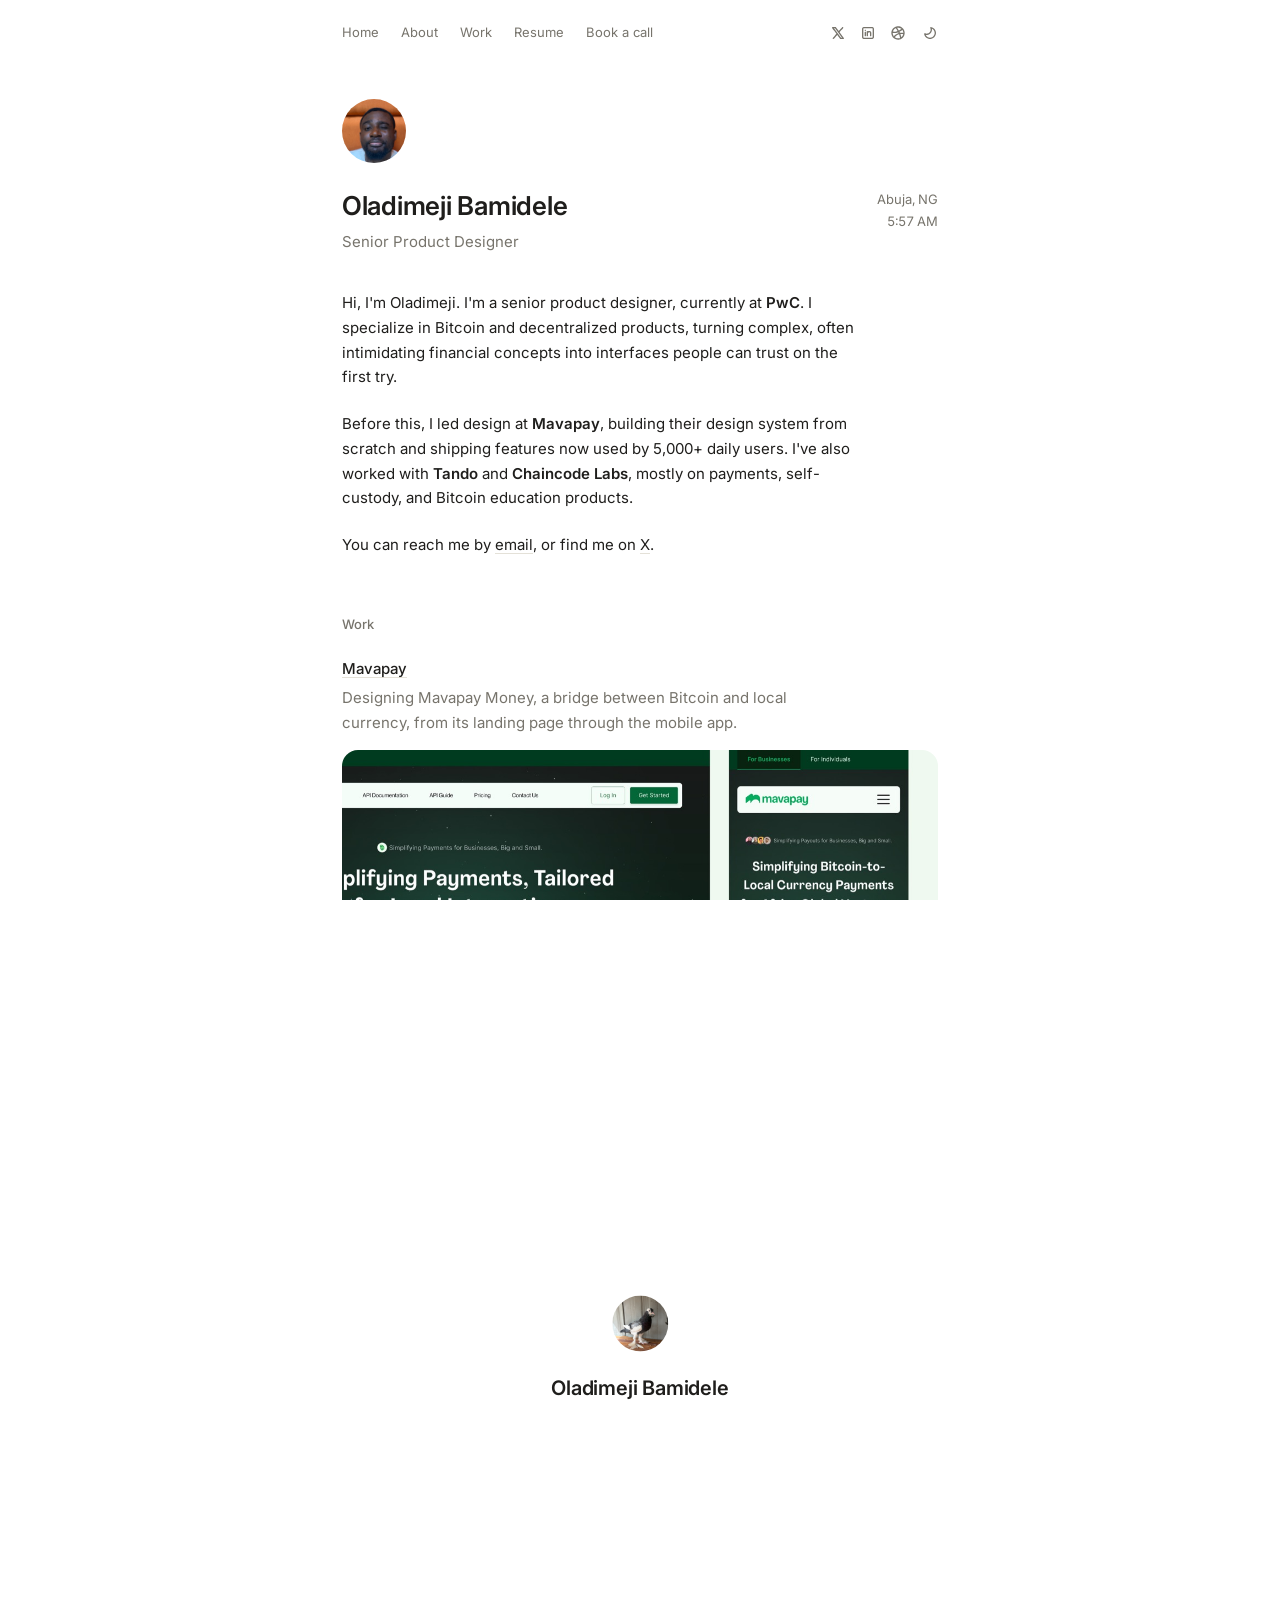
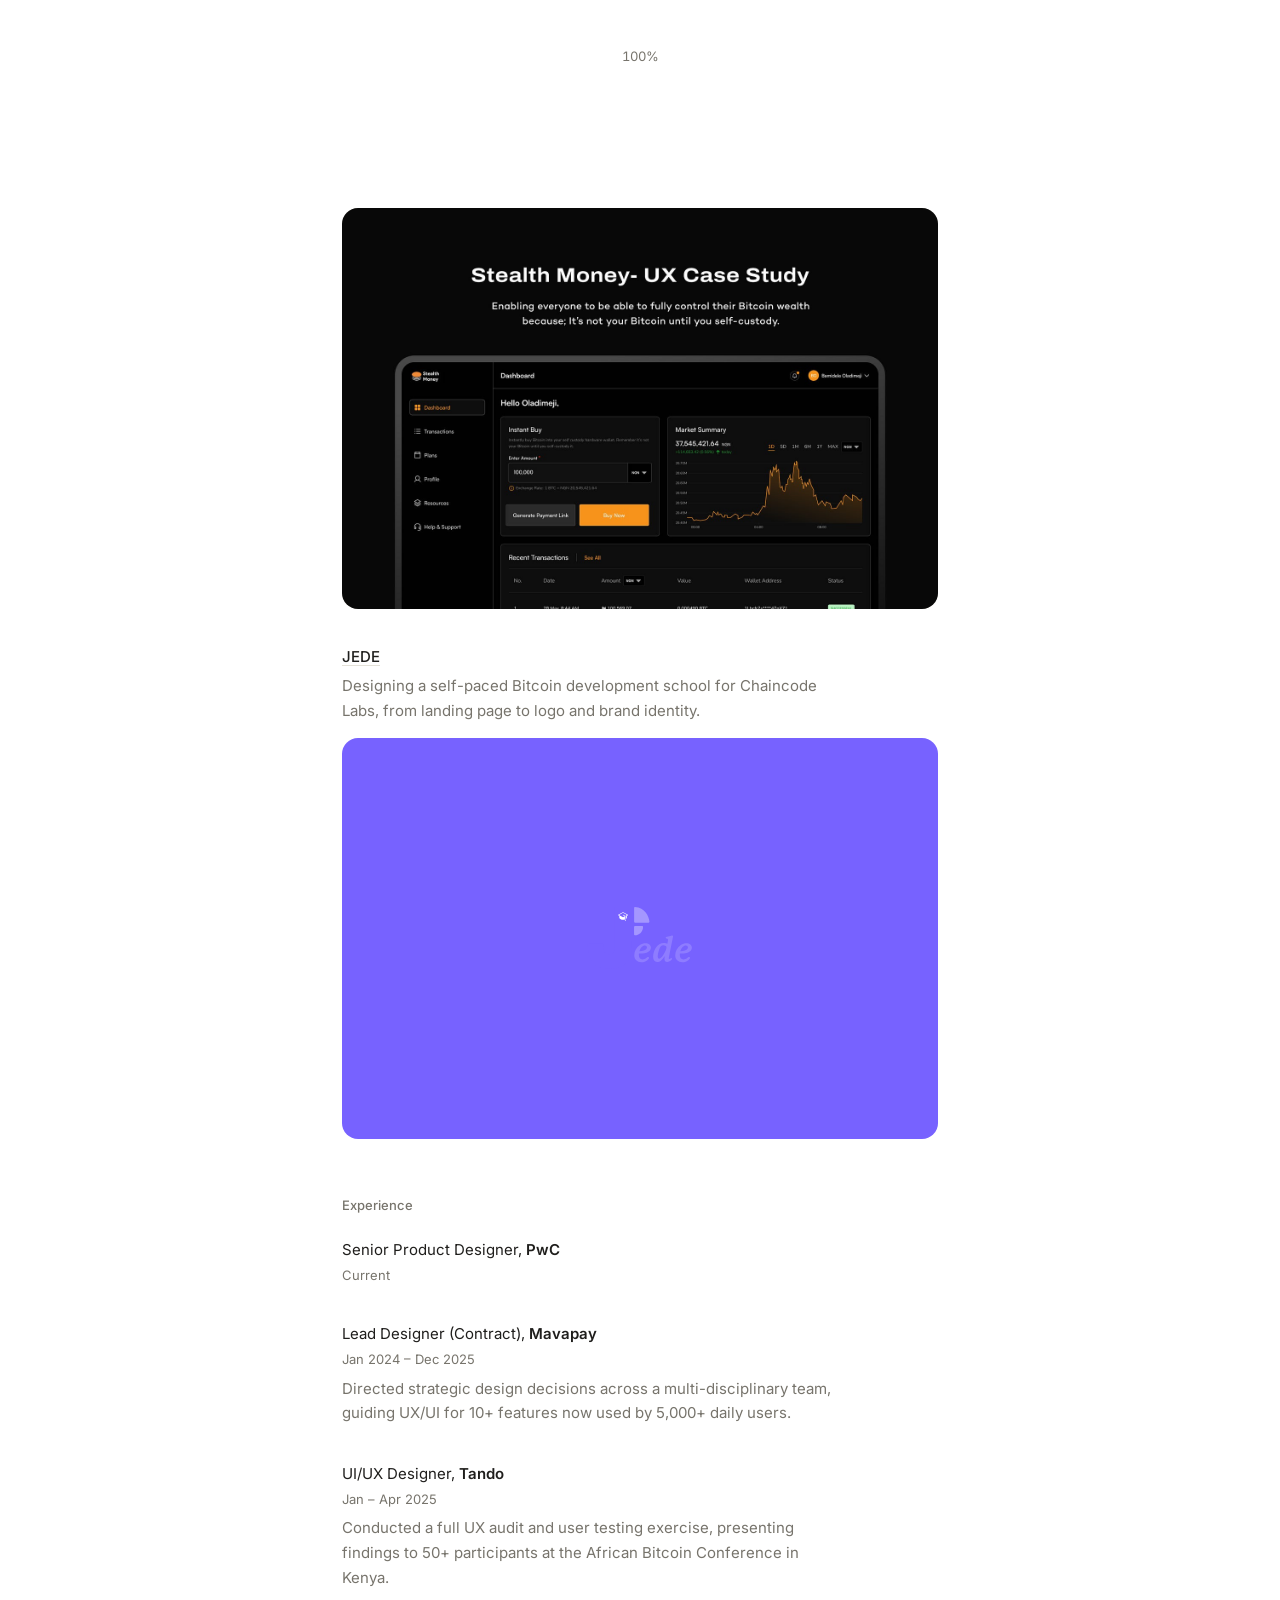
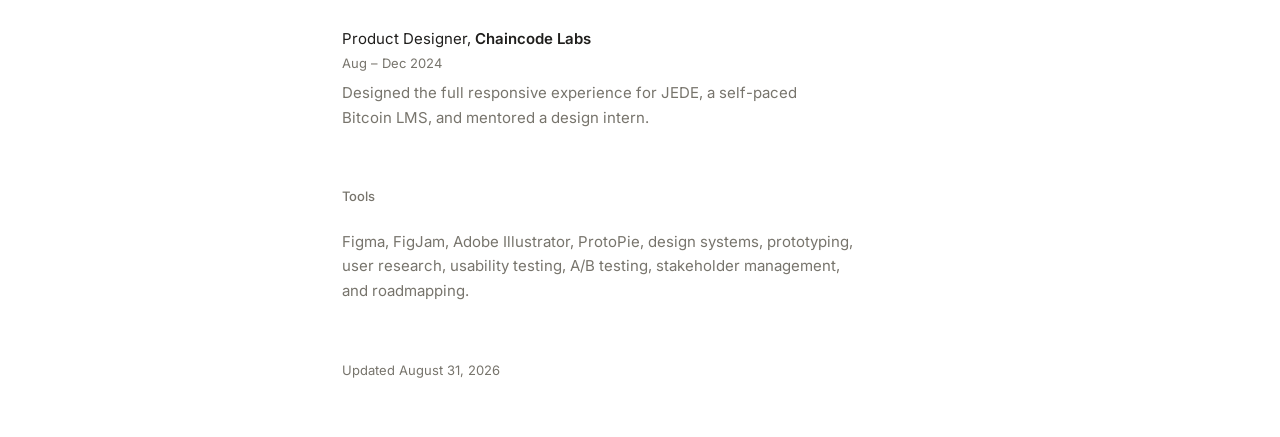
==== index.html @ 72ee90c7 "Initial commit: personal portfolio site Static site for Oladimeji Bamidele, product designer — home," ====
<!DOCTYPE html>
<html lang="en">
<head>
<meta charset="UTF-8">
<meta name="viewport" content="width=device-width, initial-scale=1.0">
<title>Oladimeji Bamidele | Senior Product Designer</title>
<meta name="description" content="Oladimeji Bamidele is a senior product designer focused on Bitcoin and financial products: payments, custody, and adoption-ready UX.">
<link rel="preconnect" href="https://fonts.googleapis.com">
<link rel="preconnect" href="https://fonts.gstatic.com" crossorigin>
<link href="https://fonts.googleapis.com/css2?family=Inter:opsz,wght@14..32,400..700&display=swap" rel="stylesheet">
<link rel="stylesheet" href="style.css">
</head>
<body class="loading">
<script>
  (function () {
    var nav = performance.getEntriesByType('navigation')[0];
    var navType = nav && nav.type;
    var isBackForward = navType === 'back_forward';
    var isReload = navType === 'reload';
    var fromSameSite = document.referrer && document.referrer.indexOf(location.origin) === 0;
    if (isBackForward || (!isReload && fromSameSite)) {
      document.body.classList.remove('loading');
    }
  })();
</script>

<div class="loader" id="loader">
  <div class="loader-id">
    <img class="loader-avatar" id="loaderAvatar" src="assets/stories/1.jpg" alt="">
    <p class="loader-name" id="loaderName" aria-hidden="true"></p>
  </div>
  <p class="loader-count" id="loaderCount">0%</p>
</div>

<div class="page">

<header class="site-nav">
  <nav class="nav-links">
    <a href="#top">Home</a>
    <a href="about.html">About</a>
    <a href="#work">Work</a>
    <a href="assets/oladimeji-bamidele-resume.pdf" target="_blank" rel="noopener">Resume</a>
    <a href="mailto:thetimileyin@gmail.com?subject=Let%27s%20talk">Book a call</a>
  </nav>
  <div class="nav-social">
    <a href="https://x.com/thetimileyin" target="_blank" rel="noopener" aria-label="X (Twitter)">
      <svg width="16" height="16" viewBox="0 0 24 24" fill="none" xmlns="http://www.w3.org/2000/svg"><path fill-rule="evenodd" clip-rule="evenodd" d="M3.66701 3.06386C3.31301 3.17386 3.00001 3.59886 3.00001 3.96886C3.00001 4.33586 2.96901 4.29086 6.33301 8.77886L9.60301 13.1409C9.62201 13.1659 8.52301 14.4529 6.88101 16.3309C3.85601 19.7889 3.96501 19.6459 4.01201 20.1069C4.04127 20.3667 4.17112 20.6047 4.37374 20.7699C4.57635 20.9352 4.83563 21.0145 5.09601 20.9909C5.51201 20.9439 5.45001 21.0059 8.24201 17.8149C10.159 15.6239 10.862 14.8459 10.895 14.8779C10.92 14.9029 11.93 16.2399 13.14 17.8509C15.191 20.5799 15.354 20.7849 15.539 20.8789L15.738 20.9799H20.262L20.461 20.8779C20.6555 20.7761 20.8104 20.6123 20.9011 20.4125C20.9919 20.2127 21.0133 19.9882 20.962 19.7749C20.916 19.5669 20.668 19.2239 17.67 15.2249C16.5798 13.7689 15.4888 12.3136 14.397 10.8589C14.378 10.8339 15.476 9.54686 17.118 7.66986C20.021 4.35186 20 4.37886 20 3.99986C20 3.43186 19.465 2.94786 18.91 3.01386C18.479 3.06486 18.557 2.98686 15.758 6.18486C13.841 8.37586 13.138 9.15386 13.105 9.12186C12.3519 8.13447 11.6036 7.14346 10.86 6.14886C8.81001 3.42086 8.64601 3.21486 8.46101 3.12086L8.26201 3.01986L6.06101 3.01186C4.20101 3.00486 3.83001 3.01386 3.66701 3.06386ZM12.75 11.9999L18 18.9999H16.5L11.25 11.9999L6.00001 4.99986H7.50001L12.75 11.9999Z" fill="currentColor"/></svg>
    </a>
    <a href="https://www.linkedin.com/in/oladimeji-bamidele/" target="_blank" rel="noopener" aria-label="LinkedIn">
      <svg width="16" height="16" viewBox="0 0 24 24" fill="none" xmlns="http://www.w3.org/2000/svg"><path fill-rule="evenodd" clip-rule="evenodd" d="M5.49853 3.0431C4.94149 3.14182 4.423 3.39391 4.00134 3.77106C3.57967 4.14821 3.27153 4.63547 3.11153 5.1781L3.01953 5.5001V18.5001L3.11153 18.8221C3.25795 19.3106 3.52337 19.7551 3.88396 20.1157C4.24456 20.4763 4.68904 20.7417 5.17753 20.8881L5.49953 20.9801H18.4995L18.8215 20.8881C18.9985 20.8371 19.2685 20.7261 19.4215 20.6411C20.1282 20.2485 20.654 19.596 20.8875 18.8221L20.9795 18.5001V5.5001L20.8875 5.1781C20.6125 4.2171 19.8355 3.4301 18.8605 3.1211L18.5395 3.0201L12.1195 3.0141C8.58853 3.0111 5.60853 3.0241 5.49853 3.0431ZM18.3295 5.0571C18.5505 5.1361 18.7435 5.2981 18.8685 5.5111L18.9795 5.7001V18.3001L18.8685 18.4891C18.7473 18.6987 18.5566 18.8593 18.3295 18.9431C18.1075 19.0221 5.89153 19.0221 5.66953 18.9431C5.44242 18.8593 5.25176 18.6987 5.13053 18.4891L5.01953 18.3001V5.7001L5.13053 5.5111C5.25553 5.2981 5.44853 5.1361 5.66953 5.0571C5.89153 4.9781 18.1075 4.9781 18.3295 5.0571ZM7.67253 7.0631C7.30953 7.1751 6.99953 7.6061 6.99953 8.0001C6.99953 8.4151 7.30953 8.8281 7.70853 8.9441C7.86571 8.99383 8.03284 9.0034 8.19467 8.97192C8.35649 8.94045 8.50786 8.86895 8.63494 8.76394C8.76203 8.65893 8.86079 8.52376 8.9222 8.37077C8.98362 8.21778 9.00574 8.05184 8.98653 7.8881C8.96715 7.70084 8.89408 7.52316 8.7761 7.37644C8.65813 7.22973 8.50027 7.12022 8.32153 7.0611C8.11153 6.9871 7.91953 6.9871 7.67253 7.0631ZM12.9025 9.0001C12.6285 9.0491 12.3425 9.1461 12.0565 9.2851L11.8135 9.4041L11.6575 9.2611C11.4717 9.10612 11.2411 9.01466 10.9995 9.0001C10.7635 9.0001 10.4855 9.1211 10.3055 9.3001C9.98553 9.6211 9.99953 9.4471 9.99953 13.0001C9.99953 16.5531 9.98553 16.3791 10.3055 16.7001C10.4855 16.8791 10.7635 17.0001 10.9995 17.0001C11.2365 17.0001 11.5135 16.8801 11.6965 16.6971C12.0005 16.3921 11.9995 16.4031 11.9995 14.0701V12.0341L12.1425 11.8191C12.3255 11.5431 12.7295 11.1691 12.9495 11.0721C13.6305 10.7701 14.5945 11.0371 14.9105 11.6141C14.9725 11.7281 14.9815 11.9611 14.9995 14.0001C15.0215 16.5331 15.0075 16.4131 15.3205 16.7171C15.4895 16.8801 15.7765 17.0001 15.9995 17.0001C16.2365 17.0001 16.5135 16.8801 16.6965 16.6971C17.0015 16.3911 16.9995 16.4121 16.9995 13.9961C16.9995 12.7081 16.9825 11.7651 16.9565 11.5761C16.7895 10.3791 15.8675 9.4211 14.5455 9.0741C14.1815 8.9791 13.2545 8.9371 12.9025 9.0001ZM7.67253 10.0631C7.42853 10.1381 7.14953 10.4141 7.06353 10.6661C7.00753 10.8311 6.99953 11.1781 6.99953 13.5001C6.99953 16.4941 6.98853 16.3831 7.30553 16.7001C7.48553 16.8791 7.76353 17.0001 7.99953 17.0001C8.23653 17.0001 8.51353 16.8801 8.69653 16.6971C9.00753 16.3861 8.99953 16.4681 8.99953 13.5001C8.99953 10.5321 9.00753 10.6141 8.69653 10.3031C8.41753 10.0241 8.06653 9.9421 7.67253 10.0631Z" fill="currentColor"/></svg>
    </a>
    <a href="https://dribbble.com/thetimileyin" target="_blank" rel="noopener" aria-label="Dribbble">
      <svg width="16" height="16" viewBox="0 0 24 24" fill="none" xmlns="http://www.w3.org/2000/svg"><path fill-rule="evenodd" clip-rule="evenodd" d="M11.0813 2.04416C9.20729 2.20916 7.35829 2.94816 5.80129 4.15316C5.36429 4.49216 4.49429 5.36216 4.15529 5.79916C2.35529 8.12516 1.65029 10.9942 2.17929 13.8452C2.46929 15.4112 3.13829 16.8852 4.15529 18.1992C4.49429 18.6362 5.36429 19.5062 5.80129 19.8452C8.24229 21.7342 11.2543 22.4112 14.2413 21.7402C16.7283 21.1812 18.9933 19.5962 20.3863 17.4392C21.1923 16.1922 21.6693 14.9122 21.9073 13.3592C22.0053 12.7182 22.0053 11.2802 21.9073 10.6392C21.6223 8.78116 20.9713 7.25116 19.8473 5.79916C19.5083 5.36216 18.6383 4.49216 18.2013 4.15316C16.1343 2.55416 13.6473 1.81716 11.0813 2.04416ZM12.8333 4.04116C13.7453 4.14116 14.6503 4.40116 15.4813 4.80216C15.9553 5.03116 16.7053 5.49916 16.9933 5.74616L17.1253 5.85916L16.8333 6.10116C15.8253 6.93516 14.4683 7.81616 13.5523 8.23116L13.2883 8.35116L13.1573 8.10516C12.6433 7.13616 11.5763 5.46216 10.7993 4.40516C10.6103 4.14816 10.6073 4.13816 10.6923 4.11016C10.9943 4.01116 12.1993 3.97216 12.8333 4.04116ZM9.05429 5.40916C9.72697 6.3116 10.3505 7.24963 10.9223 8.21916C11.2953 8.84716 11.4153 9.07916 11.3823 9.11116C11.3253 9.16916 10.3563 9.44616 9.68429 9.59716C8.58329 9.84516 7.63729 9.95716 6.40129 9.98616C5.58329 10.0052 4.34629 9.95716 4.29229 9.90416C4.25429 9.86616 4.57929 8.98916 4.80129 8.52816C5.42088 7.24401 6.37063 6.14758 7.55329 5.35116C7.89129 5.12316 8.47529 4.80116 8.55229 4.80016C8.58029 4.79916 8.80629 5.07316 9.05429 5.40916ZM19.1853 8.49916C19.4713 9.08516 19.7133 9.78616 19.8343 10.3792C19.9173 10.7842 20.0013 11.4442 20.0013 11.6902V11.8242L19.6473 11.7542C18.5243 11.5302 16.8173 11.4552 15.6093 11.5752C15.2503 11.6112 14.9373 11.6452 14.9133 11.6502C14.8893 11.6552 14.8073 11.5152 14.7313 11.3392C14.6213 11.0867 14.5097 10.8351 14.3963 10.5842C14.3256 10.4398 14.2632 10.2916 14.2093 10.1402L14.8053 9.83016C15.9346 9.24227 17.0005 8.53992 17.9863 7.73416L18.4963 7.31716L18.7143 7.64816C18.8333 7.83016 19.0463 8.21316 19.1853 8.49916ZM12.4443 11.1092C12.6883 11.6462 12.8803 12.0932 12.8713 12.1022C12.6959 12.1712 12.5192 12.2369 12.3413 12.2992C10.7641 12.8686 9.29639 13.7048 8.00229 14.7712C7.50829 15.1792 6.59129 16.1082 6.17129 16.6282L5.80729 17.0772L5.60929 16.8082C4.59829 15.4382 4.00129 13.7092 4.00129 12.1562C4.00129 11.8802 4.00429 11.8712 4.09129 11.8932C4.32929 11.9512 5.80929 12.0072 6.50129 11.9832C8.45629 11.9162 10.0043 11.6572 11.7413 11.1052C12.0493 11.0072 12.3143 10.9252 12.3293 10.9232C12.3453 10.9212 12.3963 11.0042 12.4443 11.1092ZM18.4813 13.6032C18.8223 13.6462 19.2543 13.7132 19.4413 13.7522C19.8433 13.8362 19.8313 13.7802 19.5963 14.4992C19.305 15.3624 18.8762 16.1728 18.3263 16.8992C17.9923 17.3362 16.9963 18.3192 16.8883 18.3192C16.8713 18.3192 16.8253 18.1532 16.7873 17.9492C16.6073 16.9952 16.0693 14.9842 15.7153 13.9452C15.6493 13.7512 15.6033 13.5842 15.6123 13.5752C15.6463 13.5402 16.8773 13.4942 17.3613 13.5092C17.6363 13.5182 18.1403 13.5602 18.4813 13.6032ZM13.8523 14.6892C14.2783 15.9782 14.5523 17.0162 14.8423 18.4392C14.9483 18.9562 15.0223 19.3922 15.0073 19.4082C14.9523 19.4652 14.0153 19.7522 13.6213 19.8322C11.9018 20.1891 10.1125 19.9672 8.53229 19.2012C8.11529 18.9992 7.28129 18.5032 7.28129 18.4562C7.28129 18.3882 8.17029 17.3612 8.56629 16.9722C9.94529 15.6152 11.3773 14.7452 13.3813 14.0472C13.6173 13.9652 13.6103 13.9572 13.8523 14.6892Z" fill="currentColor"/></svg>
    </a>
    <button class="theme-toggle" id="themeToggle" aria-label="Toggle dark mode"></button>
  </div>
</header>

<main id="top">

  <section class="hero">
    <button class="avatar-btn" id="avatarBtn" aria-label="View photos">
      <span class="avatar-ring">
        <span class="avatar-ring-inner">
          <img class="avatar" src="assets/avatar.jpg" alt="Oladimeji Bamidele" width="64" height="64">
        </span>
      </span>
    </button>
    <div class="hero-top">
      <div>
        <h1>Oladimeji Bamidele</h1>
        <p class="hero-role">Senior Product Designer</p>
      </div>
      <div class="hero-meta">
        <p class="hero-location">Abuja, NG</p>
        <p class="hero-time" id="localTime" aria-hidden="true"></p>
      </div>
    </div>

    <p class="hero-bio">
      Hi, I'm Oladimeji. I'm a senior product designer, currently at
      <strong>PwC</strong>. I specialize in Bitcoin and decentralized products,
      turning complex, often intimidating financial concepts into interfaces people
      can trust on the first try.
    </p>
    <p class="hero-bio">
      Before this, I led design at <strong>Mavapay</strong>, building their design
      system from scratch and shipping features now used by 5,000+ daily users. I've
      also worked with <strong>Tando</strong> and <strong>Chaincode Labs</strong>,
      mostly on payments, self-custody, and Bitcoin education products.
    </p>
    <p class="hero-bio">
      You can reach me by <a href="mailto:thetimileyin@gmail.com">email</a>, or find
      me on <a href="https://x.com/thetimileyin" target="_blank" rel="noopener">X</a>.
    </p>
  </section>

  <section id="work" class="work">
    <p class="section-label">Work</p>

    <article class="work-item">
      <a class="work-title" href="work/mavapay.html">Mavapay</a>
      <p class="work-desc">Designing Mavapay Money, a bridge between Bitcoin and local currency, from its landing page through the mobile app.</p>
      <div class="work-image-wrap">
        <img class="work-image" src="assets/work/mavapay.jpg" alt="Mavapay product screens" loading="lazy" onerror="this.closest('.work-image-wrap').classList.add('img-missing')">
      </div>
    </article>

    <article class="work-item">
      <a class="work-title" href="work/tando.html">Tando</a>
      <p class="work-desc">Redesigning one of Africa's fastest-growing Bitcoin payment processors, after a full UX audit with 50+ participants.</p>
      <div class="work-image-wrap">
        <img class="work-image" src="assets/work/tando.png" alt="Tando product screens" loading="lazy" onerror="this.closest('.work-image-wrap').classList.add('img-missing')">
      </div>
    </article>

    <article class="work-item">
      <a class="work-title" href="work/stealth-money.html">Stealth Money</a>
      <p class="work-desc">A case study on fostering a culture of empowered Bitcoin self-custody.</p>
      <div class="work-image-wrap">
        <img class="work-image" src="assets/work/stealth-money.jpg" alt="Stealth Money case study screens" loading="lazy" onerror="this.closest('.work-image-wrap').classList.add('img-missing')">
      </div>
    </article>

    <article class="work-item">
      <a class="work-title" href="work/jede.html">JEDE</a>
      <p class="work-desc">Designing a self-paced Bitcoin development school for Chaincode Labs, from landing page to logo and brand identity.</p>
      <div class="work-image-wrap brand-cover">
        <img src="assets/work/jede-logo.svg" alt="JEDE logo" loading="lazy">
      </div>
    </article>
  </section>

  <section id="experience" class="experience">
    <p class="section-label">Experience</p>

    <article class="exp-item">
      <p class="exp-title">Senior Product Designer, <strong>PwC</strong></p>
      <p class="exp-dates">Current</p>
    </article>

    <article class="exp-item">
      <p class="exp-title">Lead Designer (Contract), <strong>Mavapay</strong></p>
      <p class="exp-dates">Jan 2024 &ndash; Dec 2025</p>
      <p class="work-desc">Directed strategic design decisions across a multi-disciplinary team, guiding UX/UI for 10+ features now used by 5,000+ daily users.</p>
    </article>

    <article class="exp-item">
      <p class="exp-title">UI/UX Designer, <strong>Tando</strong></p>
      <p class="exp-dates">Jan &ndash; Apr 2025</p>
      <p class="work-desc">Conducted a full UX audit and user testing exercise, presenting findings to 50+ participants at the African Bitcoin Conference in Kenya.</p>
    </article>

    <article class="exp-item">
      <p class="exp-title">Product Designer, <strong>Chaincode Labs</strong></p>
      <p class="exp-dates">Aug &ndash; Dec 2024</p>
      <p class="work-desc">Designed the full responsive experience for JEDE, a self-paced Bitcoin LMS, and mentored a design intern.</p>
    </article>
  </section>

  <section class="skills">
    <p class="section-label">Tools</p>
    <p class="skill-line">Figma, FigJam, Adobe Illustrator, ProtoPie, design systems, prototyping,
    user research, usability testing, A/B testing, stakeholder management, and roadmapping.</p>
  </section>

</main>

<footer class="site-footer">
  <span>Updated August 31, 2026</span>
</footer>

</div>

<div class="story-viewer" id="storyViewer" hidden>
  <div class="story-progress" id="storyProgress"></div>
  <button class="story-close" id="storyClose" aria-label="Close">&#10005;</button>
  <img class="story-image" id="storyImage" src="" alt="">
  <div class="story-nav story-nav-prev" id="storyPrev" aria-label="Previous photo"></div>
  <div class="story-nav story-nav-next" id="storyNext" aria-label="Next photo"></div>
</div>

<script src="script.js"></script>
</body>
</html>
---- style.css ----
:root {
  --bg: #FFFFFF;
  --ink: #1F1E1C;
  --text-dim: var(--ink);
  --muted: #77746C;
  --line: #E4E1D8;

  --font-body: 'Inter', -apple-system, 'Segoe UI', Helvetica, Arial, sans-serif;

  --content-width: 640px;
  --space-1: 6px;
  --space-2: 14px;
  --space-3: 22px;
  --space-4: 36px;
  --space-5: 56px;
}

:root[data-theme="dark"] {
  --bg: #0E0E0E;
  --ink: #F2F1EC;
  --text-dim: #CBC8BE;
  --muted: #8C897F;
  --line: #262620;
}

@media (prefers-color-scheme: dark) {
  :root:not([data-theme="light"]) {
    --bg: #0E0E0E;
    --ink: #F2F1EC;
    --text-dim: #CBC8BE;
    --muted: #8C897F;
    --line: #262620;
  }
}

* { box-sizing: border-box; }

/* ---- Loader ---- */
.loader {
  display: none;
}

body.loading {
  position: fixed;
  top: 0;
  left: 0;
  right: 0;
  width: 100%;
  overflow: hidden;
  touch-action: none;
}

body.loading .loader {
  display: block;
  position: fixed;
  inset: 0;
  z-index: 50;
  background: var(--bg);
  transform: translateY(0);
  transition: transform 1s cubic-bezier(0.76, 0, 0.24, 1);
}

body.loading .loader.done {
  transform: translateY(100%);
}

.loader-id {
  position: absolute;
  left: 50%;
  top: 50%;
  transform: translate(-50%, -50%);
  display: flex;
  flex-direction: column;
  align-items: center;
  gap: 20px;
}

.loader-avatar {
  width: 56px;
  height: 56px;
  border-radius: 50%;
  object-fit: cover;
}

.loader-name {
  font-weight: 600;
  font-size: 20px;
  letter-spacing: -0.01em;
  color: var(--ink);
  margin: 0;
  font-variant-numeric: tabular-nums;
  white-space: nowrap;
}

.loader-count {
  position: absolute;
  left: 50%;
  bottom: 14.7%;
  transform: translateX(-50%);
  font-size: 13px;
  color: var(--muted);
  margin: 0;
  font-variant-numeric: tabular-nums;
}

.page {
  opacity: 1;
}

body.loading .page {
  opacity: 0;
  transform: translateY(-14px);
  transition: opacity 0.7s ease 0.15s, transform 0.7s cubic-bezier(0.22, 1, 0.36, 1) 0.15s;
}

body.loading.revealed .page {
  opacity: 1;
  transform: translateY(0);
}

@media (prefers-reduced-motion: reduce) {
  body.loading .loader,
  body.loading .page {
    transition-duration: 0.01ms !important;
  }
}

html {
  scroll-behavior: smooth;
}

@media (prefers-reduced-motion: reduce) {
  html {
    scroll-behavior: auto;
  }
}

body {
  margin: 0;
  background: var(--bg);
  color: var(--ink);
  font-family: var(--font-body);
  font-size: 15px;
  line-height: 1.65;
  font-optical-sizing: auto;
  -webkit-font-smoothing: antialiased;
}

a {
  color: var(--ink);
  text-decoration: underline;
  text-underline-offset: 3px;
  text-decoration-color: var(--line);
  transition: text-decoration-color 0.15s ease;
}

a:hover {
  text-decoration-color: var(--ink);
}

a:focus-visible,
button:focus-visible {
  outline: 2px solid var(--ink);
  outline-offset: 3px;
}

strong {
  font-weight: 600;
  color: var(--ink);
}

/* ---- Nav ---- */
.site-nav {
  display: flex;
  align-items: center;
  justify-content: space-between;
  gap: var(--space-2);
  max-width: var(--content-width);
  margin: 0 auto;
  padding: var(--space-3) var(--space-3) 0;
  font-size: 13px;
  color: var(--muted);
}

.nav-links {
  display: flex;
  align-items: center;
  gap: var(--space-3);
  flex-shrink: 0;
}

.nav-links a {
  color: var(--muted);
  text-decoration: none;
  white-space: nowrap;
}

.nav-links a:hover {
  color: var(--ink);
}

.nav-social {
  display: flex;
  align-items: center;
  gap: var(--space-2);
  flex-shrink: 0;
}

.nav-social a {
  display: flex;
  color: var(--muted);
}

.nav-social a:hover {
  color: var(--ink);
}

.theme-toggle {
  display: flex;
  align-items: center;
  justify-content: center;
  color: var(--muted);
  background: none;
  border: none;
  padding: 0;
  margin-left: 2px;
  cursor: pointer;
}

.theme-toggle:hover {
  color: var(--ink);
}

@media (max-width: 480px) {
  .site-nav {
    padding: var(--space-2) var(--space-2) 0;
  }
  .nav-links {
    gap: 12px;
    font-size: 12px;
  }
  .nav-social {
    gap: 10px;
  }
}

/* ---- Shared section rhythm ---- */
main {
  max-width: var(--content-width);
  margin: 0 auto;
  padding: var(--space-5) var(--space-3) var(--space-5);
}

section + section {
  margin-top: var(--space-5);
}

.section-label {
  font-size: 13px;
  font-weight: 500;
  color: var(--muted);
  margin: 0 0 var(--space-3);
}

/* ---- Hero ---- */
.avatar-btn {
  display: block;
  padding: 0;
  border: none;
  background: none;
  margin-bottom: var(--space-3);
  cursor: default;
}

.avatar-ring {
  display: block;
  width: 64px;
  height: 64px;
  border-radius: 50%;
  padding: 0;
}

.avatar-btn.has-story {
  cursor: pointer;
}

.avatar-btn.has-story .avatar-ring {
  padding: 2.5px;
  background: linear-gradient(45deg, #f9ce34, #ee2a7b, #6228d7);
}

.avatar-ring-inner {
  display: block;
  width: 100%;
  height: 100%;
  border-radius: 50%;
  padding: 0;
}

.avatar-btn.has-story .avatar-ring-inner {
  padding: 2px;
  background: var(--bg);
}

.avatar {
  display: block;
  width: 100%;
  height: 100%;
  border-radius: 50%;
  object-fit: cover;
}

/* ---- Story viewer ---- */
.story-viewer {
  position: fixed;
  inset: 0;
  z-index: 100;
  background: #000;
  display: flex;
  align-items: center;
  justify-content: center;
}

.story-viewer[hidden] {
  display: none;
}

.story-image {
  max-width: 100%;
  max-height: 100%;
  object-fit: contain;
}

.story-progress {
  position: absolute;
  top: 16px;
  left: 16px;
  right: 16px;
  display: flex;
  gap: 6px;
  z-index: 2;
}

.story-progress .bar {
  flex: 1;
  height: 2px;
  border-radius: 2px;
  background: rgba(255, 255, 255, 0.3);
  overflow: hidden;
}

.story-progress .bar-fill {
  display: block;
  height: 100%;
  width: 0%;
  background: #fff;
}

.story-progress .bar.done .bar-fill {
  width: 100%;
}

.story-progress .bar.active .bar-fill {
  animation: storyFill 4s linear forwards;
}

.story-progress .bar.paused .bar-fill {
  animation-play-state: paused;
}

@keyframes storyFill {
  from { width: 0%; }
  to { width: 100%; }
}

.story-close {
  position: absolute;
  top: 14px;
  right: 16px;
  z-index: 2;
  width: 32px;
  height: 32px;
  border: none;
  background: none;
  color: #fff;
  font-size: 16px;
  cursor: pointer;
  opacity: 0.85;
}

.story-close:hover {
  opacity: 1;
}

.story-nav {
  position: absolute;
  top: 0;
  bottom: 0;
  width: 35%;
  cursor: pointer;
}

.story-nav-prev {
  left: 0;
}

.story-nav-next {
  right: 0;
}

@media (prefers-reduced-motion: reduce) {
  .story-progress .bar.active .bar-fill {
    animation-duration: 0.01ms;
  }
}

.hero-top {
  display: flex;
  align-items: flex-start;
  justify-content: space-between;
  gap: var(--space-3);
  margin-bottom: var(--space-4);
}

.hero h1 {
  font-weight: 600;
  font-size: 26px;
  letter-spacing: -0.01em;
  margin: 0 0 2px;
}

.hero-role {
  font-size: 15px;
  color: var(--muted);
  margin: 0;
}

.hero-meta {
  text-align: right;
  font-size: 13px;
  color: var(--muted);
  flex-shrink: 0;
  padding-top: 4px;
}

.hero-location,
.hero-time {
  margin: 0;
  font-variant-numeric: tabular-nums;
}

@media (max-width: 480px) {
  .hero-top {
    flex-direction: column;
    align-items: flex-start;
    gap: 4px;
  }
  .hero-meta {
    text-align: left;
    padding-top: 0;
  }
}

.hero-bio {
  color: var(--text-dim);
  margin: 0 0 var(--space-3);
  max-width: 58ch;
}

.hero-bio:last-of-type {
  margin-bottom: 0;
}

/* ---- Work ---- */
.work-item {
  margin-bottom: var(--space-4);
}

.work-item:last-child {
  margin-bottom: 0;
}

.work-title {
  display: inline-block;
  font-weight: 500;
  font-size: 15px;
  margin-bottom: 4px;
}

.work-desc {
  color: var(--muted);
  margin: 0;
  max-width: 56ch;
}

.work-image-wrap {
  margin-top: var(--space-2);
  aspect-ratio: 624 / 420;
  border-radius: 16px;
  overflow: hidden;
  background: var(--line);
}

.work-image {
  display: block;
  width: 100%;
  height: 100%;
  object-fit: cover;
}

.work-image-wrap.img-missing .work-image {
  display: none;
}

.brand-cover {
  display: flex;
  align-items: center;
  justify-content: center;
  background: #7762FF;
}

.brand-cover img {
  width: 30%;
  height: auto;
  object-fit: contain;
}

.case-cover-wrap {
  width: 100%;
  aspect-ratio: 624 / 420;
  border-radius: 16px;
  overflow: hidden;
  margin-bottom: var(--space-5);
}

/* ---- Experience ---- */
.exp-item {
  margin-bottom: var(--space-4);
}

.exp-item:last-child {
  margin-bottom: 0;
}

.exp-title {
  font-weight: 400;
  color: var(--text-dim);
  margin: 0;
}

.exp-dates {
  font-size: 13px;
  color: var(--muted);
  margin: 2px 0 6px;
}

/* ---- Skills ---- */
.skill-line {
  color: var(--muted);
  margin: 0;
  max-width: 58ch;
}

/* ---- About page ---- */
.about-intro p {
  font-size: 18px;
  color: var(--text-dim);
  margin: 0 0 var(--space-3);
  max-width: 58ch;
}

.about-intro p:last-child {
  margin-bottom: 0;
}

.about-strip {
  width: 100vw;
  margin-left: calc(50% - 50vw);
  margin-top: var(--space-5);
  display: flex;
  gap: 4px;
  overflow-x: auto;
  scrollbar-width: none;
}

.about-strip::-webkit-scrollbar {
  display: none;
}

.about-strip img {
  flex: 0 0 auto;
  width: 220px;
  height: 280px;
  object-fit: cover;
  background: var(--line);
}

.about-body {
  margin-top: var(--space-5);
}

.about-body p {
  color: var(--text-dim);
  margin: 0 0 var(--space-3);
  max-width: 62ch;
}

.about-body p:last-child {
  margin-bottom: 0;
}

@media (max-width: 480px) {
  .about-strip img {
    width: 160px;
    height: 210px;
  }
}

/* ---- Case study ---- */
.toc {
  display: none;
  position: fixed;
  top: 120px;
  left: calc(50% - 528px);
  width: 160px;
}

.toc-heading {
  font-size: 12px;
  color: var(--muted);
  margin: 0 0 var(--space-2);
}

.toc a {
  display: block;
  font-size: 13px;
  color: var(--muted);
  text-decoration: none;
  padding: 4px 0;
  line-height: 1.4;
}

.toc a:hover {
  color: var(--ink);
}

.toc a.active {
  color: var(--ink);
  font-weight: 500;
}

@media (min-width: 1180px) {
  .toc {
    display: block;
  }
}

.back-link {
  display: inline-block;
  font-size: 13px;
  color: var(--muted);
  text-decoration: none;
  margin-bottom: var(--space-4);
}

.back-link:hover {
  color: var(--ink);
}

.case-eyebrow {
  font-size: 13px;
  color: var(--muted);
  margin: 0 0 var(--space-1);
}

.case-hero h1 {
  font-weight: 600;
  font-size: 28px;
  letter-spacing: -0.01em;
  margin: 0 0 8px;
  text-wrap: balance;
}

.case-tagline {
  color: var(--muted);
  font-size: 16px;
  max-width: 58ch;
  margin: 0 0 var(--space-4);
}

.case-meta {
  display: grid;
  grid-template-columns: repeat(2, 1fr);
  gap: var(--space-3) var(--space-2);
  padding: var(--space-3) 0;
  border-top: 1px solid var(--line);
  border-bottom: 1px solid var(--line);
  margin-bottom: var(--space-5);
}

.case-meta dt {
  font-size: 12px;
  color: var(--muted);
  margin: 0 0 3px;
}

.case-meta dd {
  margin: 0;
  font-size: 14px;
}

.case-cover {
  width: 100%;
  border-radius: 16px;
  object-fit: cover;
  margin-bottom: var(--space-5);
  background: var(--line);
}

.case-section {
  margin-bottom: var(--space-5);
}

.case-section p {
  color: var(--text-dim);
  margin: 0 0 var(--space-3);
  max-width: 62ch;
}

.case-section p:last-child {
  margin-bottom: 0;
}

.case-section ul {
  margin: 0 0 var(--space-3);
  padding-left: 20px;
  max-width: 60ch;
  color: var(--text-dim);
}

.case-section li {
  margin-bottom: 6px;
}

.case-section li::marker {
  color: var(--muted);
}

.case-image {
  width: 100%;
  border-radius: 16px;
  object-fit: cover;
  margin: var(--space-3) 0;
  background: var(--line);
}

.case-source {
  font-size: 14px;
  color: var(--muted);
  padding-top: var(--space-4);
  border-top: 1px solid var(--line);
}

@media (max-width: 480px) {
  .case-meta {
    grid-template-columns: 1fr;
  }
}

/* ---- Footer ---- */
.site-footer {
  max-width: var(--content-width);
  margin: 0 auto;
  padding: 0 var(--space-3) var(--space-5);
  font-size: 13px;
  color: var(--muted);
}

@media (prefers-reduced-motion: reduce) {
  * { transition: none !important; }
}
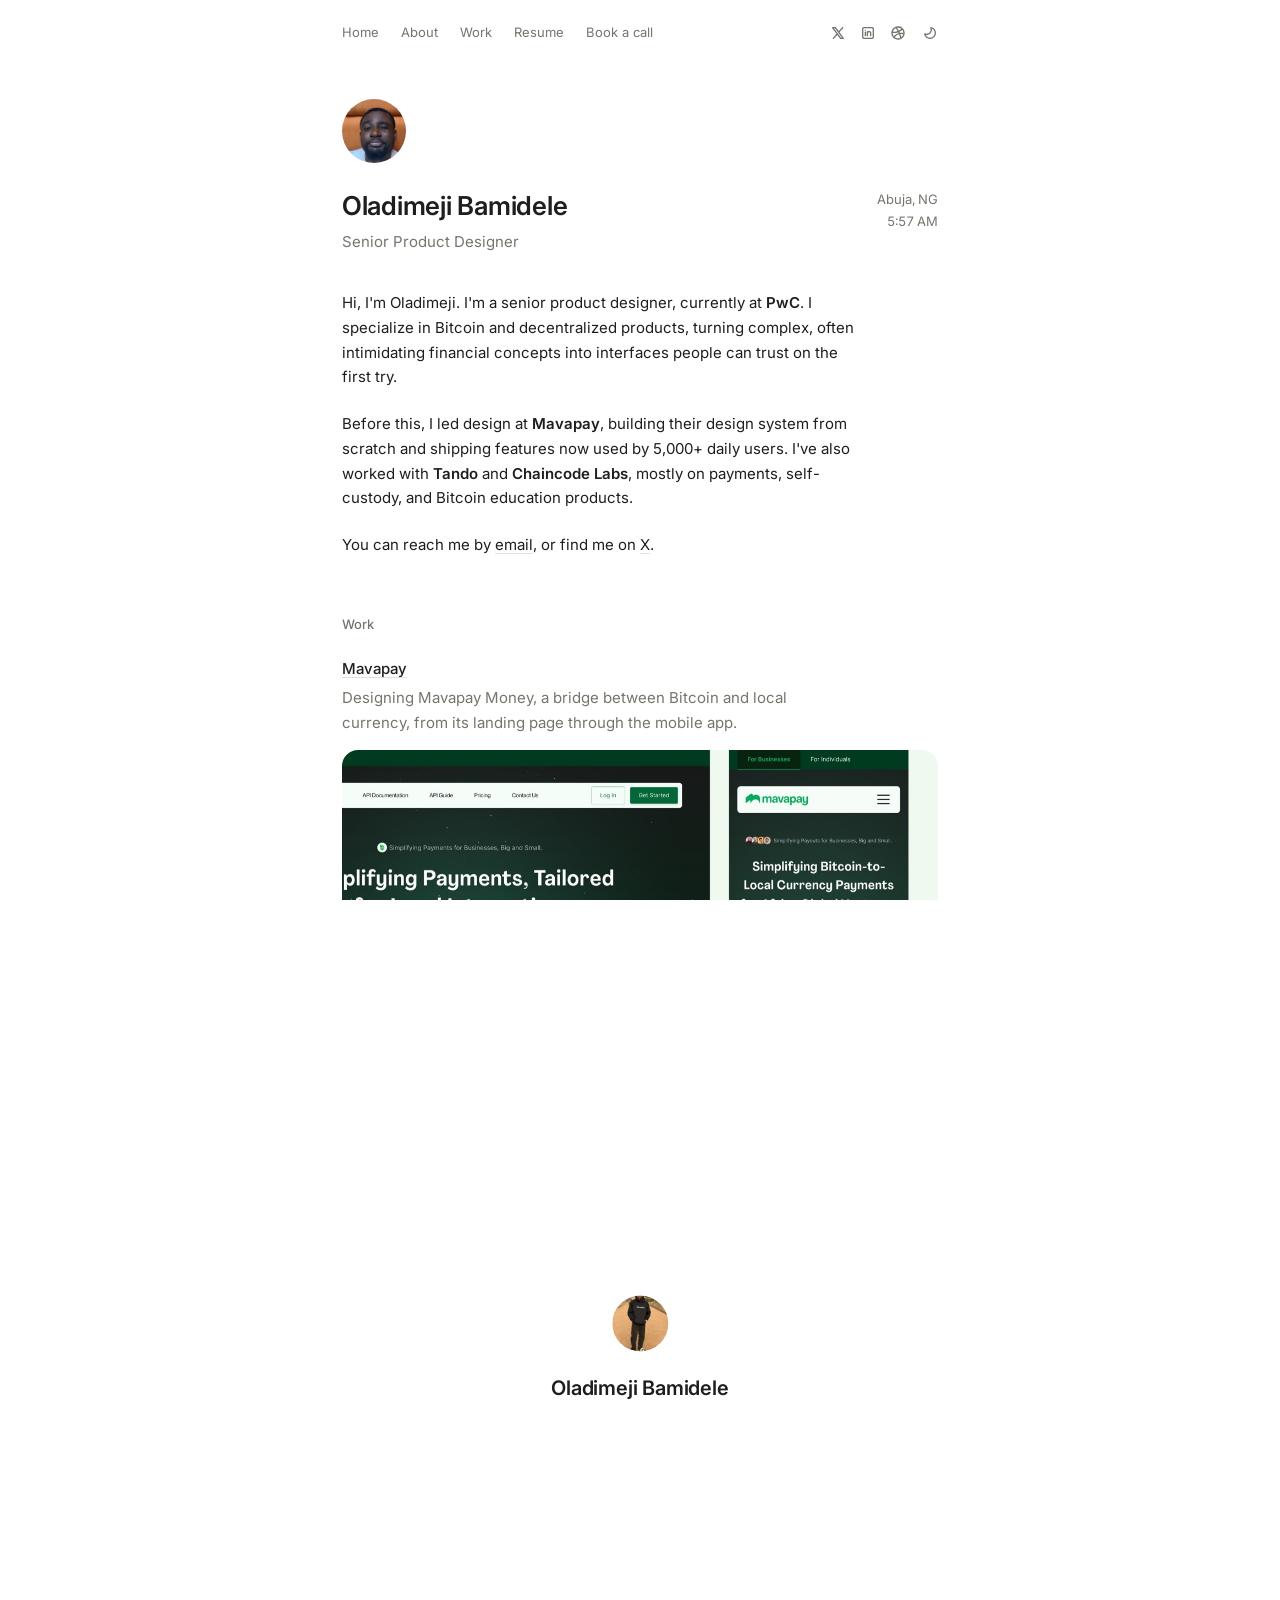
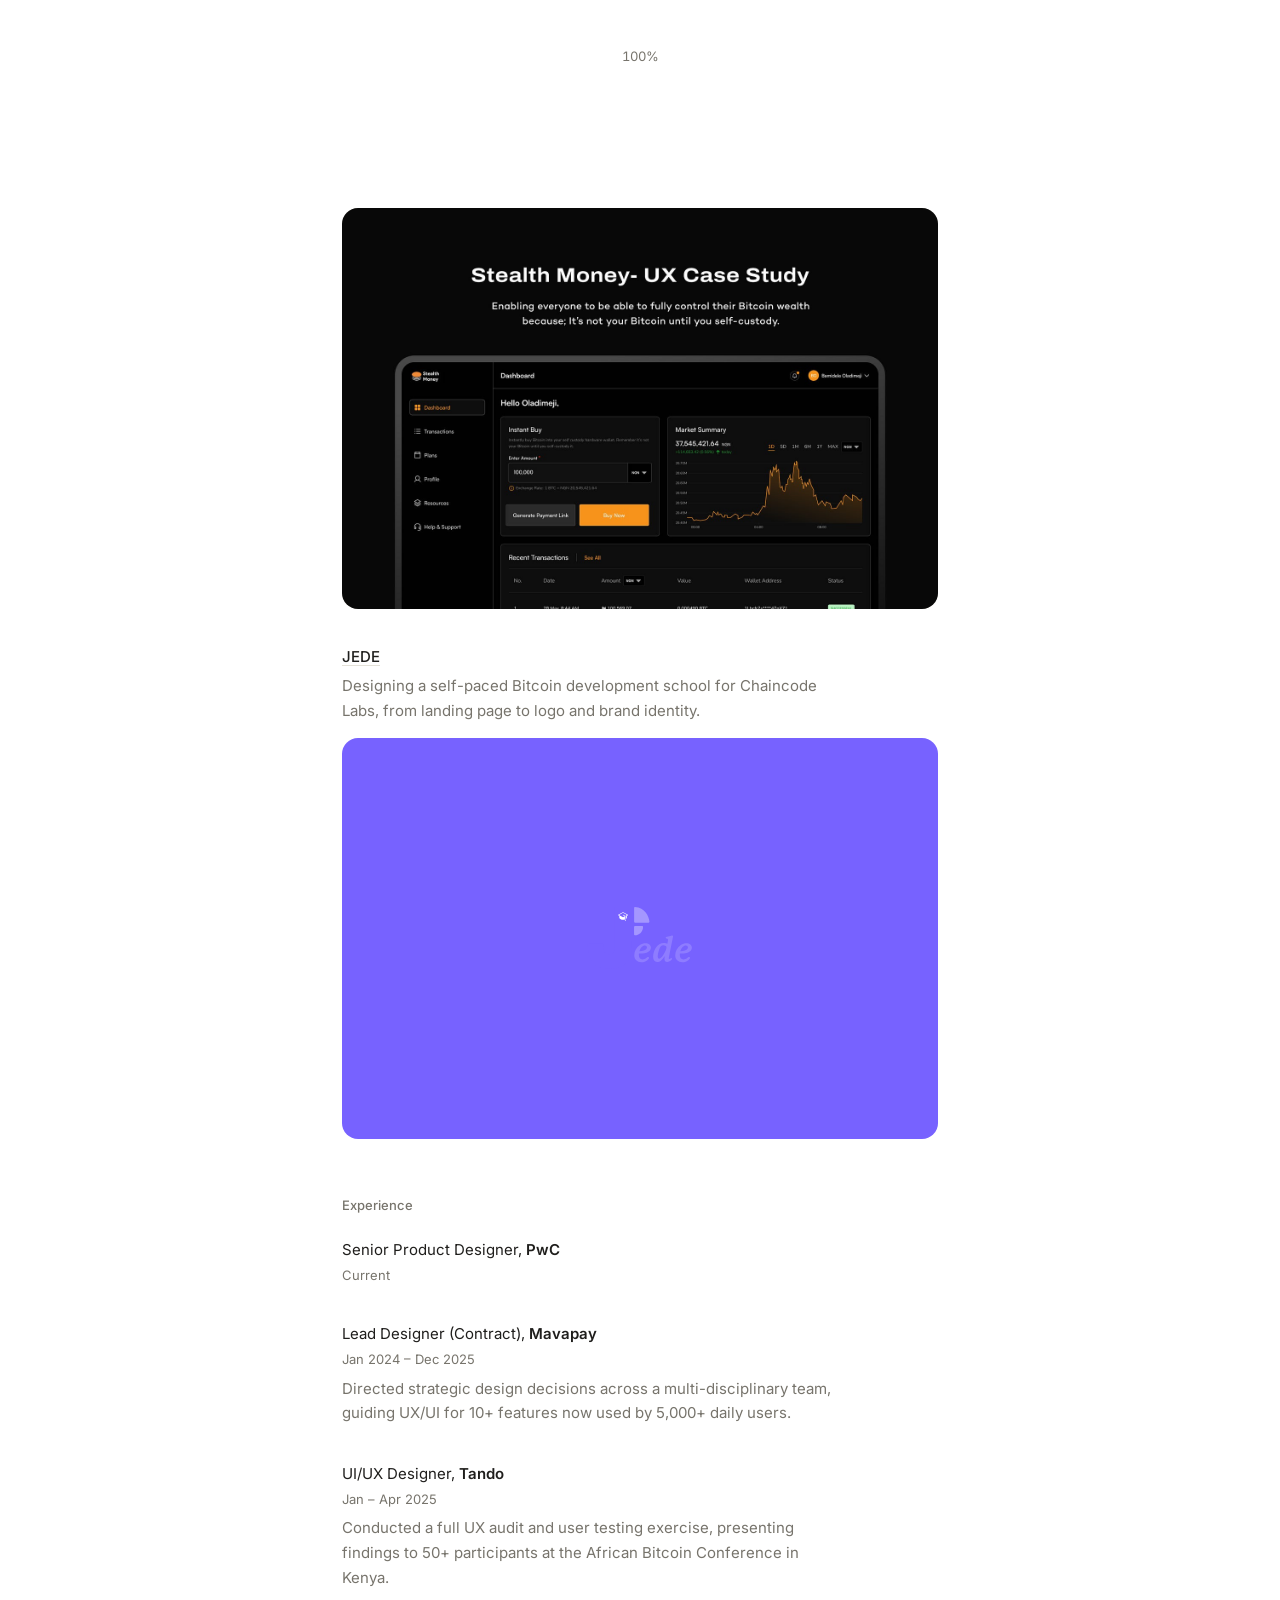
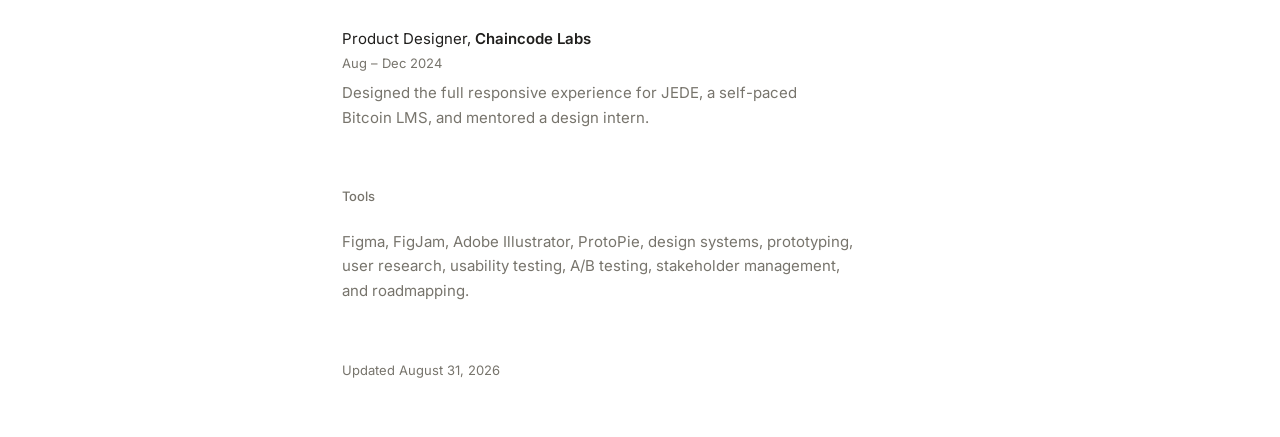
==== commit b9aa625c: "Add favicon, real Cal.com booking link, strip avatar EXIF/GPS data - Favicon generated from the home" ====
--- a/index.html
+++ b/index.html
@@ -5,6 +5,9 @@
 <meta name="viewport" content="width=device-width, initial-scale=1.0">
 <title>Oladimeji Bamidele | Senior Product Designer</title>
 <meta name="description" content="Oladimeji Bamidele is a senior product designer focused on Bitcoin and financial products: payments, custody, and adoption-ready UX.">
+<link rel="icon" type="image/png" sizes="32x32" href="assets/favicon-32.png">
+<link rel="icon" type="image/png" sizes="16x16" href="assets/favicon-16.png">
+<link rel="apple-touch-icon" sizes="180x180" href="assets/apple-touch-icon.png">
 <link rel="preconnect" href="https://fonts.googleapis.com">
 <link rel="preconnect" href="https://fonts.gstatic.com" crossorigin>
 <link href="https://fonts.googleapis.com/css2?family=Inter:opsz,wght@14..32,400..700&display=swap" rel="stylesheet">
@@ -40,7 +43,7 @@
     <a href="about.html">About</a>
     <a href="#work">Work</a>
     <a href="assets/oladimeji-bamidele-resume.pdf" target="_blank" rel="noopener">Resume</a>
-    <a href="mailto:thetimileyin@gmail.com?subject=Let%27s%20talk">Book a call</a>
+    <a href="https://cal.com/thetimileyin/30min" target="_blank" rel="noopener">Book a call</a>
   </nav>
   <div class="nav-social">
     <a href="https://x.com/thetimileyin" target="_blank" rel="noopener" aria-label="X (Twitter)">
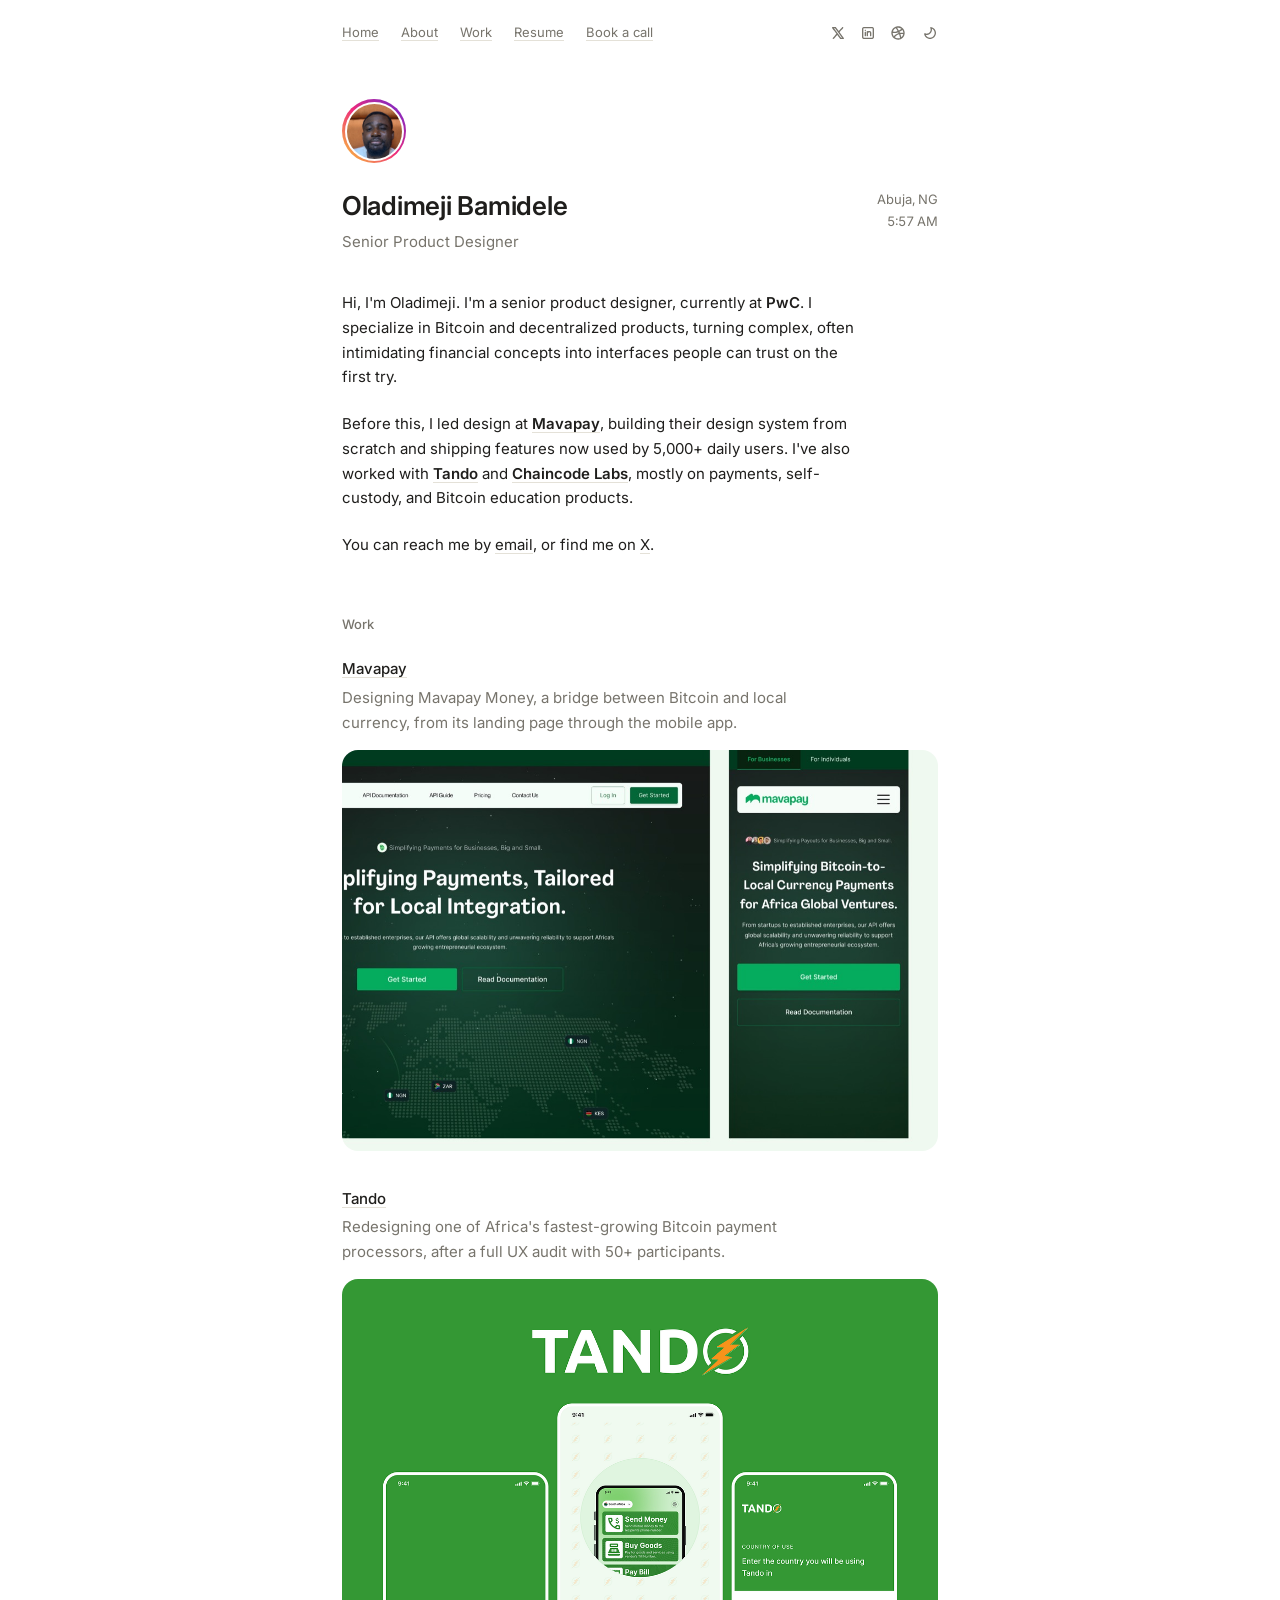
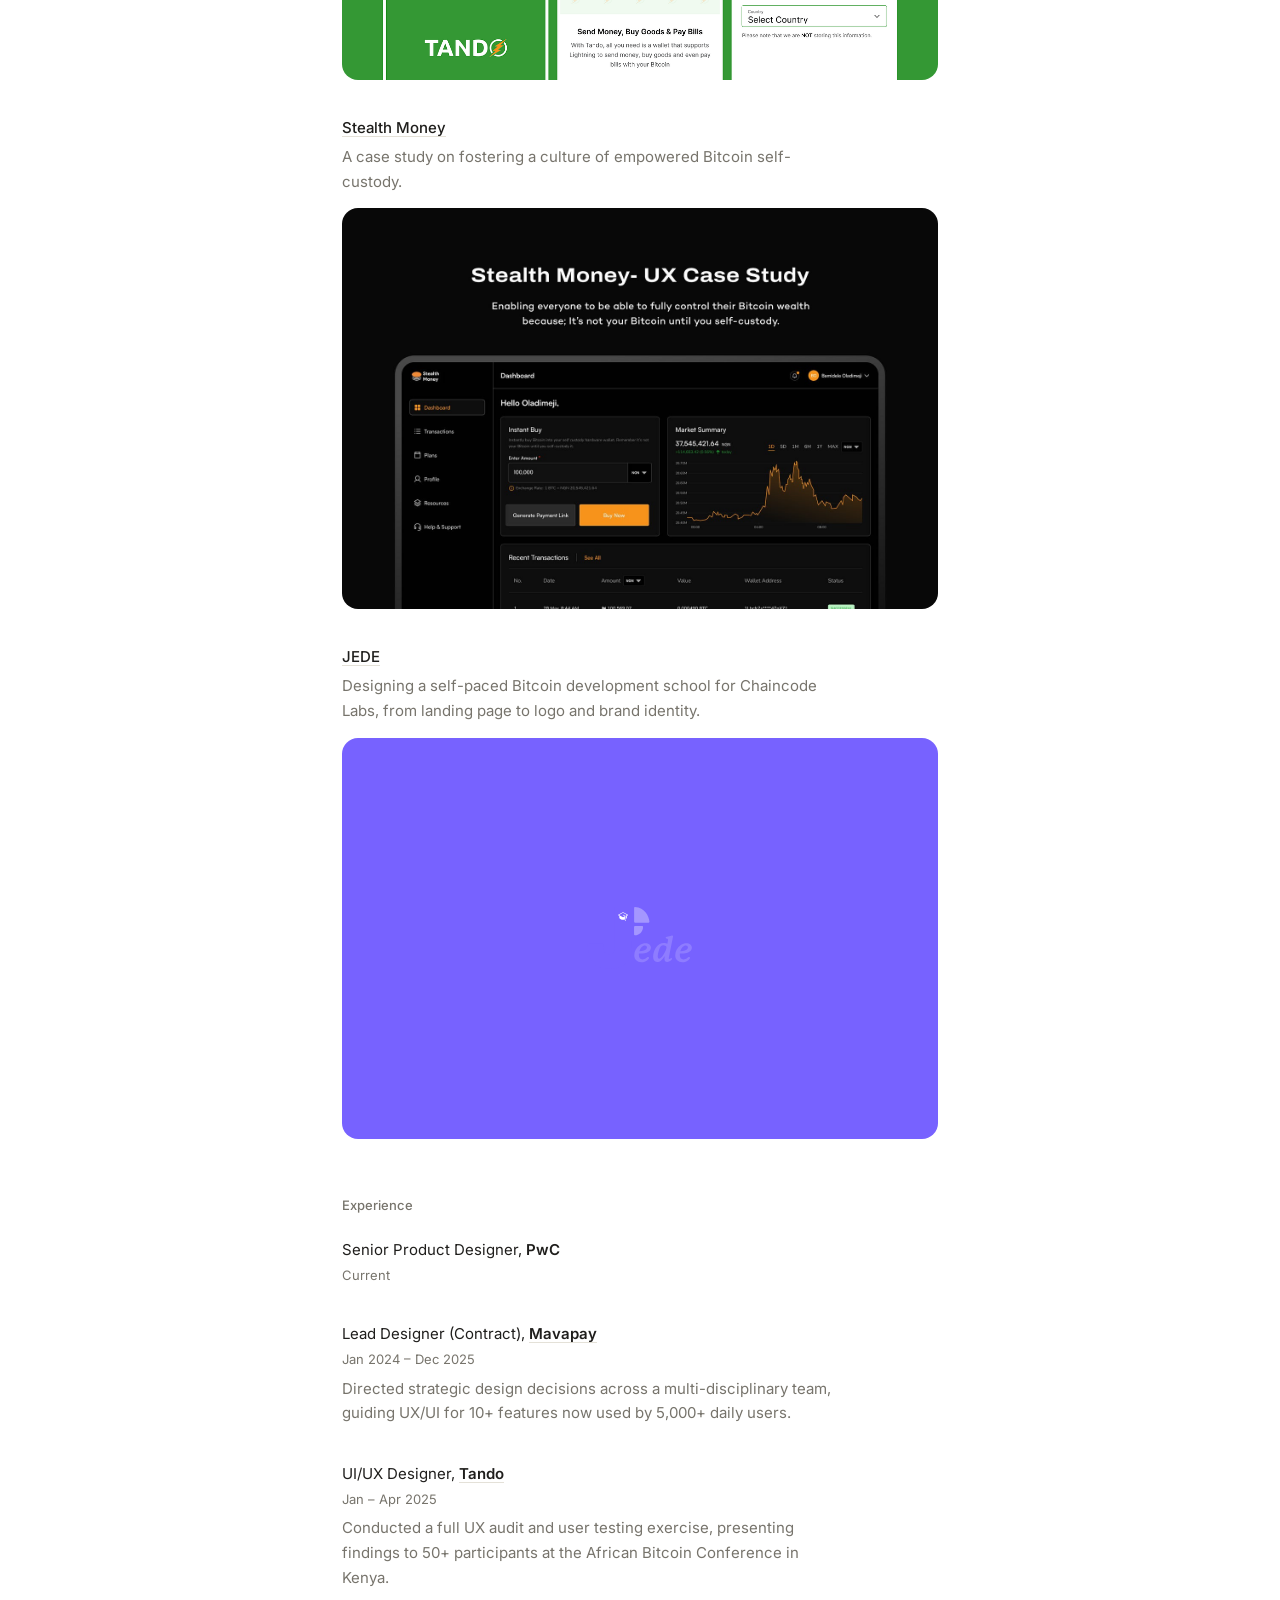
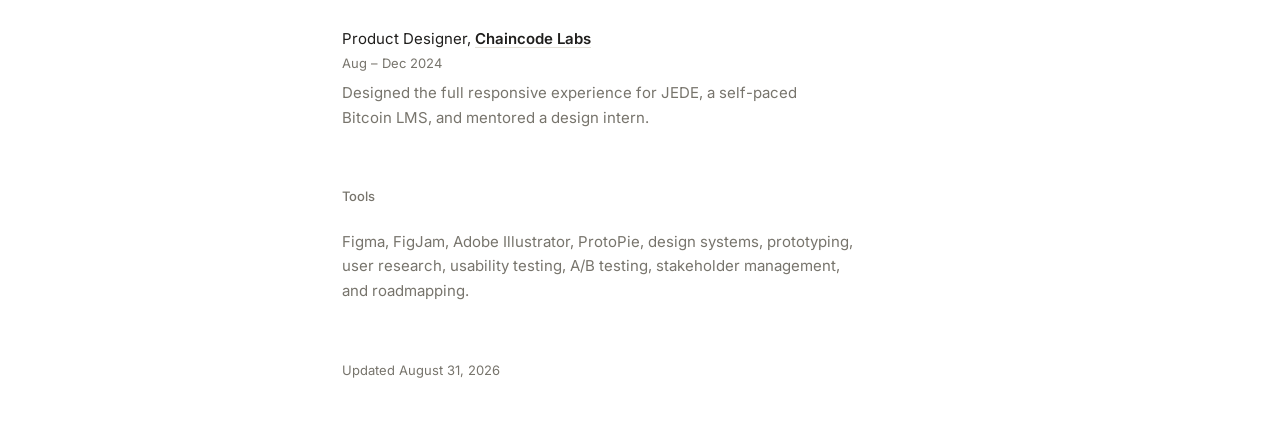
==== commit a82d6212: "Add mobile hamburger nav, link company names, underline all links - Nav links (Home/About/Work/Resum" ====
--- a/index.html
+++ b/index.html
@@ -38,7 +38,8 @@
 <div class="page">
 
 <header class="site-nav">
-  <nav class="nav-links">
+  <button class="nav-hamburger" id="navToggle" aria-label="Open menu" aria-expanded="false"></button>
+  <nav class="nav-links" id="navLinksList">
     <a href="#top">Home</a>
     <a href="about.html">About</a>
     <a href="#work">Work</a>
@@ -87,9 +88,9 @@
       can trust on the first try.
     </p>
     <p class="hero-bio">
-      Before this, I led design at <strong>Mavapay</strong>, building their design
+      Before this, I led design at <a href="https://mavapay.co/" target="_blank" rel="noopener"><strong>Mavapay</strong></a>, building their design
       system from scratch and shipping features now used by 5,000+ daily users. I've
-      also worked with <strong>Tando</strong> and <strong>Chaincode Labs</strong>,
+      also worked with <a href="https://tando.me/" target="_blank" rel="noopener"><strong>Tando</strong></a> and <a href="https://chaincode.com/" target="_blank" rel="noopener"><strong>Chaincode Labs</strong></a>,
       mostly on payments, self-custody, and Bitcoin education products.
     </p>
     <p class="hero-bio">
@@ -143,19 +144,19 @@
     </article>
 
     <article class="exp-item">
-      <p class="exp-title">Lead Designer (Contract), <strong>Mavapay</strong></p>
+      <p class="exp-title">Lead Designer (Contract), <a href="https://mavapay.co/" target="_blank" rel="noopener"><strong>Mavapay</strong></a></p>
       <p class="exp-dates">Jan 2024 &ndash; Dec 2025</p>
       <p class="work-desc">Directed strategic design decisions across a multi-disciplinary team, guiding UX/UI for 10+ features now used by 5,000+ daily users.</p>
     </article>
 
     <article class="exp-item">
-      <p class="exp-title">UI/UX Designer, <strong>Tando</strong></p>
+      <p class="exp-title">UI/UX Designer, <a href="https://tando.me/" target="_blank" rel="noopener"><strong>Tando</strong></a></p>
       <p class="exp-dates">Jan &ndash; Apr 2025</p>
       <p class="work-desc">Conducted a full UX audit and user testing exercise, presenting findings to 50+ participants at the African Bitcoin Conference in Kenya.</p>
     </article>
 
     <article class="exp-item">
-      <p class="exp-title">Product Designer, <strong>Chaincode Labs</strong></p>
+      <p class="exp-title">Product Designer, <a href="https://chaincode.com/" target="_blank" rel="noopener"><strong>Chaincode Labs</strong></a></p>
       <p class="exp-dates">Aug &ndash; Dec 2024</p>
       <p class="work-desc">Designed the full responsive experience for JEDE, a self-paced Bitcoin LMS, and mentored a design intern.</p>
     </article>
--- a/style.css
+++ b/style.css
@@ -191,12 +191,25 @@
 
 .nav-links a {
   color: var(--muted);
-  text-decoration: none;
   white-space: nowrap;
 }
 
 .nav-links a:hover {
   color: var(--ink);
+}
+
+.nav-hamburger {
+  display: none;
+  align-items: center;
+  justify-content: center;
+  width: 28px;
+  height: 28px;
+  padding: 0;
+  border: none;
+  background: none;
+  color: var(--ink);
+  cursor: pointer;
+  flex-shrink: 0;
 }
 
 .nav-social {
@@ -233,11 +246,34 @@
 
 @media (max-width: 480px) {
   .site-nav {
+    position: relative;
     padding: var(--space-2) var(--space-2) 0;
   }
+  .nav-hamburger {
+    display: flex;
+  }
   .nav-links {
-    gap: 12px;
-    font-size: 12px;
+    display: none;
+    position: absolute;
+    top: 100%;
+    left: var(--space-2);
+    right: var(--space-2);
+    margin-top: 8px;
+    flex-direction: column;
+    align-items: stretch;
+    gap: 0;
+    background: var(--bg);
+    border: 1px solid var(--line);
+    border-radius: 12px;
+    padding: 6px;
+    z-index: 20;
+  }
+  .nav-links.open {
+    display: flex;
+  }
+  .nav-links a {
+    padding: 10px 8px;
+    font-size: 14px;
   }
   .nav-social {
     gap: 10px;
@@ -635,7 +671,6 @@
   display: block;
   font-size: 13px;
   color: var(--muted);
-  text-decoration: none;
   padding: 4px 0;
   line-height: 1.4;
 }
@@ -659,7 +694,6 @@
   display: inline-block;
   font-size: 13px;
   color: var(--muted);
-  text-decoration: none;
   margin-bottom: var(--space-4);
 }
 
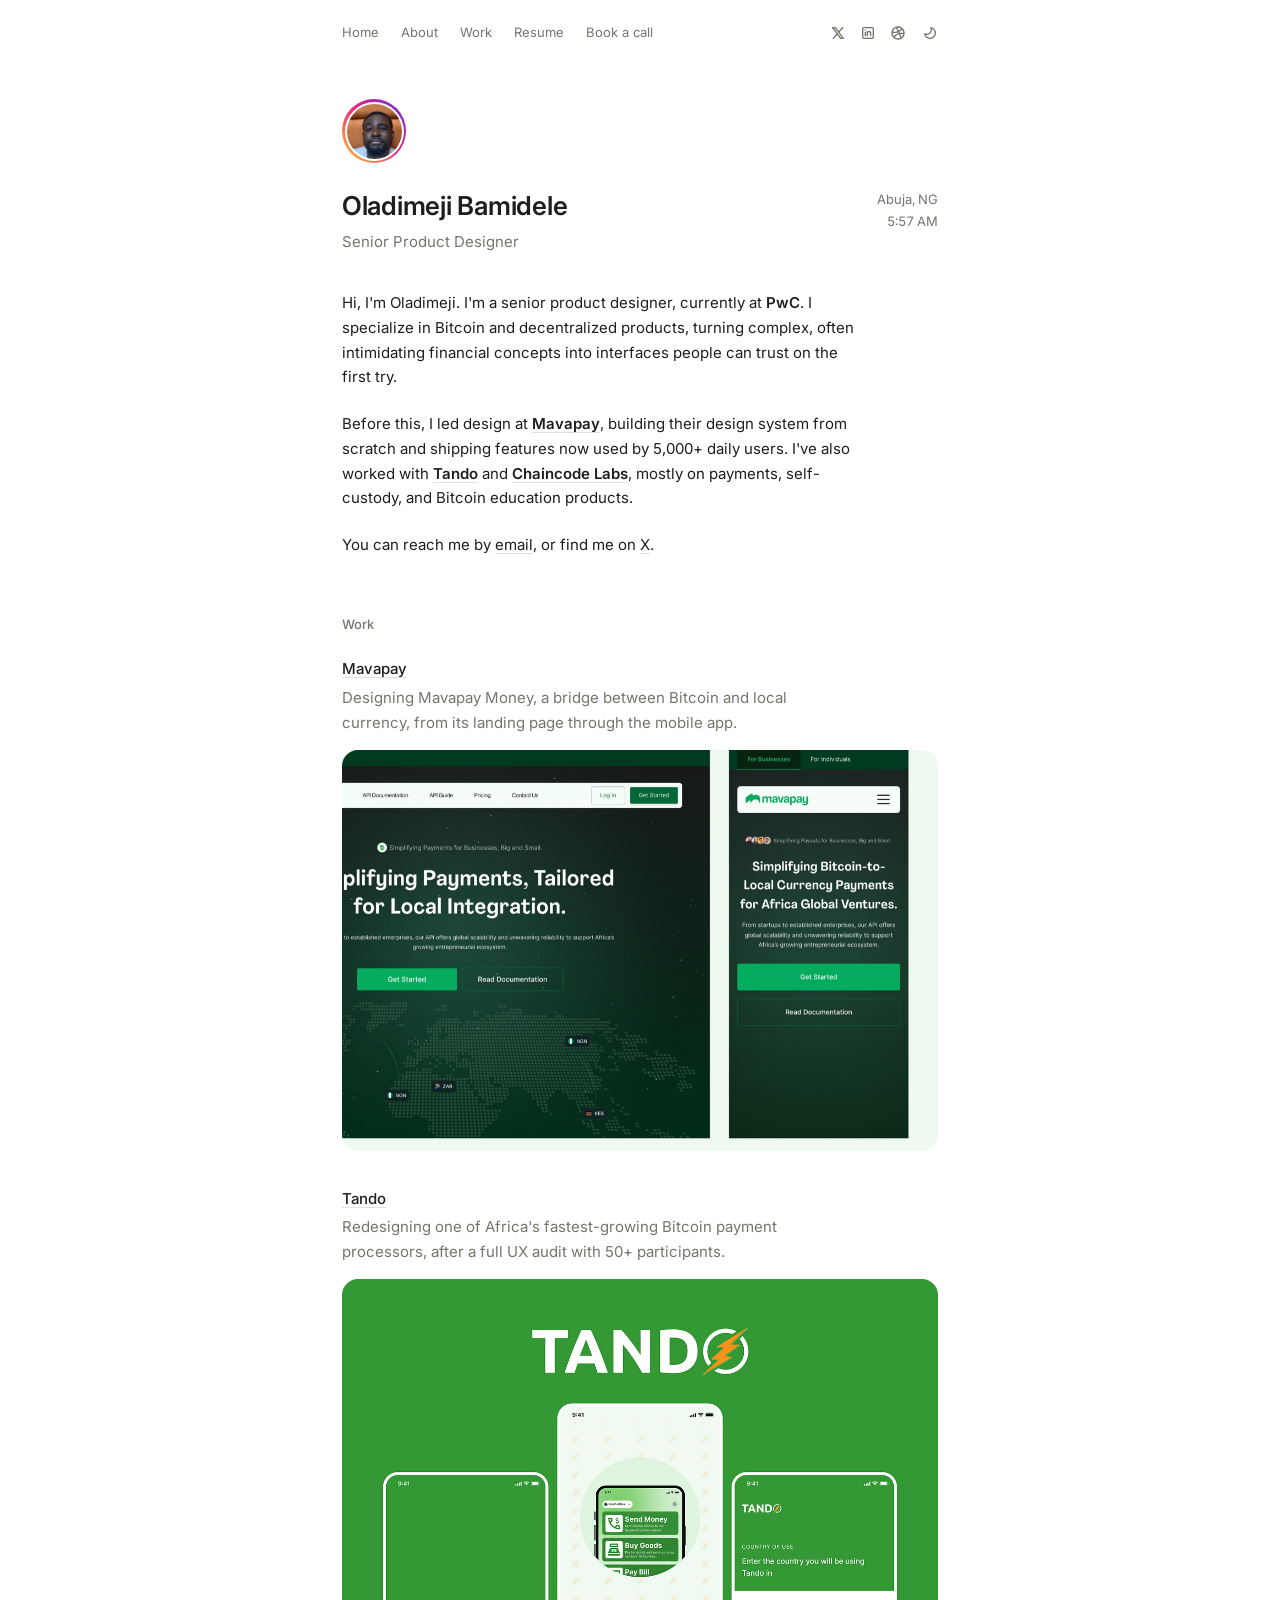
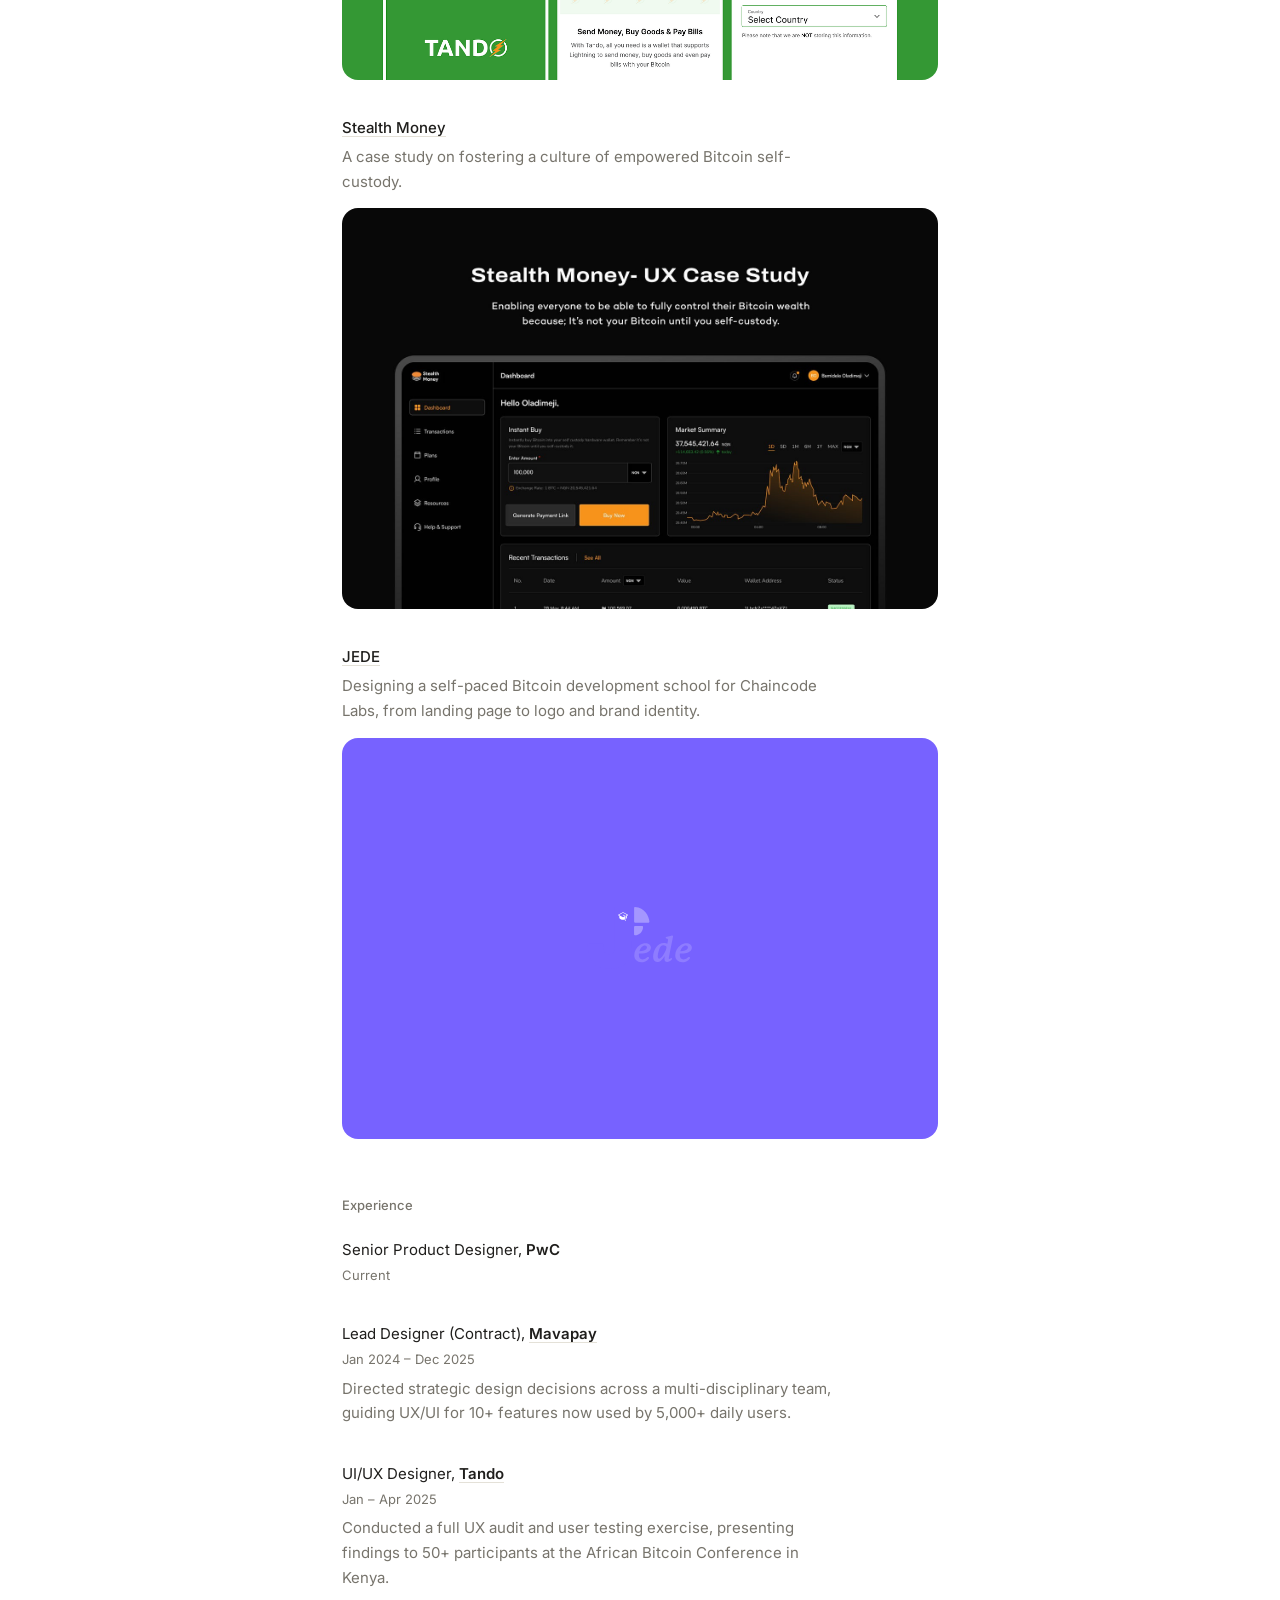
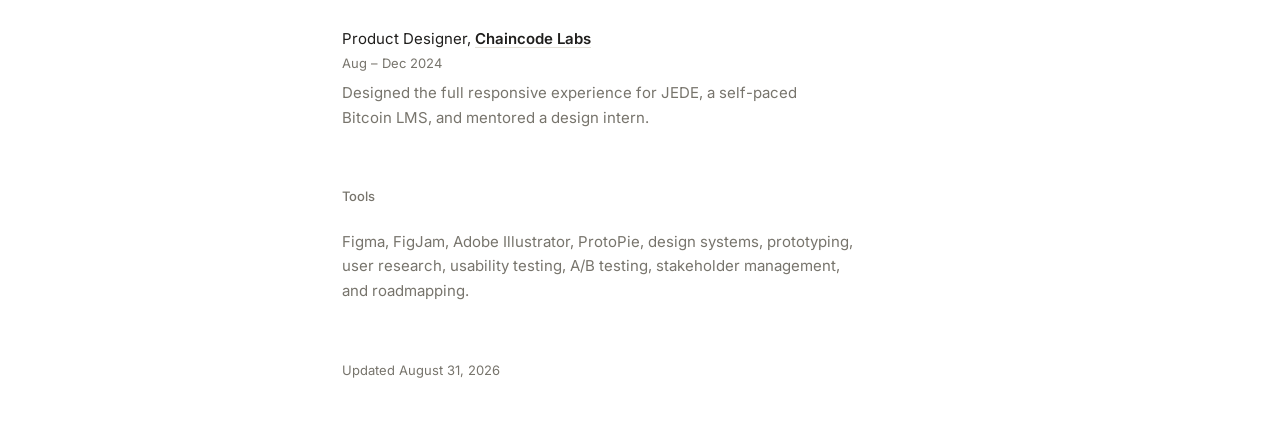
==== commit d6548be6: "Redesign mobile nav as full-screen takeover menu Matches the reference layout: close icon and social" ====
--- a/index.html
+++ b/index.html
@@ -38,14 +38,8 @@
 <div class="page">
 
 <header class="site-nav">
+  <div class="nav-top">
   <button class="nav-hamburger" id="navToggle" aria-label="Open menu" aria-expanded="false"></button>
-  <nav class="nav-links" id="navLinksList">
-    <a href="#top">Home</a>
-    <a href="about.html">About</a>
-    <a href="#work">Work</a>
-    <a href="assets/oladimeji-bamidele-resume.pdf" target="_blank" rel="noopener">Resume</a>
-    <a href="https://cal.com/thetimileyin/30min" target="_blank" rel="noopener">Book a call</a>
-  </nav>
   <div class="nav-social">
     <a href="https://x.com/thetimileyin" target="_blank" rel="noopener" aria-label="X (Twitter)">
       <svg width="16" height="16" viewBox="0 0 24 24" fill="none" xmlns="http://www.w3.org/2000/svg"><path fill-rule="evenodd" clip-rule="evenodd" d="M3.66701 3.06386C3.31301 3.17386 3.00001 3.59886 3.00001 3.96886C3.00001 4.33586 2.96901 4.29086 6.33301 8.77886L9.60301 13.1409C9.62201 13.1659 8.52301 14.4529 6.88101 16.3309C3.85601 19.7889 3.96501 19.6459 4.01201 20.1069C4.04127 20.3667 4.17112 20.6047 4.37374 20.7699C4.57635 20.9352 4.83563 21.0145 5.09601 20.9909C5.51201 20.9439 5.45001 21.0059 8.24201 17.8149C10.159 15.6239 10.862 14.8459 10.895 14.8779C10.92 14.9029 11.93 16.2399 13.14 17.8509C15.191 20.5799 15.354 20.7849 15.539 20.8789L15.738 20.9799H20.262L20.461 20.8779C20.6555 20.7761 20.8104 20.6123 20.9011 20.4125C20.9919 20.2127 21.0133 19.9882 20.962 19.7749C20.916 19.5669 20.668 19.2239 17.67 15.2249C16.5798 13.7689 15.4888 12.3136 14.397 10.8589C14.378 10.8339 15.476 9.54686 17.118 7.66986C20.021 4.35186 20 4.37886 20 3.99986C20 3.43186 19.465 2.94786 18.91 3.01386C18.479 3.06486 18.557 2.98686 15.758 6.18486C13.841 8.37586 13.138 9.15386 13.105 9.12186C12.3519 8.13447 11.6036 7.14346 10.86 6.14886C8.81001 3.42086 8.64601 3.21486 8.46101 3.12086L8.26201 3.01986L6.06101 3.01186C4.20101 3.00486 3.83001 3.01386 3.66701 3.06386ZM12.75 11.9999L18 18.9999H16.5L11.25 11.9999L6.00001 4.99986H7.50001L12.75 11.9999Z" fill="currentColor"/></svg>
@@ -58,6 +52,14 @@
     </a>
     <button class="theme-toggle" id="themeToggle" aria-label="Toggle dark mode"></button>
   </div>
+  </div>
+  <nav class="nav-links" id="navLinksList">
+    <a href="#top">Home</a>
+    <a href="about.html">About</a>
+    <a href="#work">Work</a>
+    <a href="assets/oladimeji-bamidele-resume.pdf" target="_blank" rel="noopener">Resume</a>
+    <a href="https://cal.com/thetimileyin/30min" target="_blank" rel="noopener">Book a call</a>
+  </nav>
 </header>
 
 <main id="top">
--- a/style.css
+++ b/style.css
@@ -182,15 +182,21 @@
   color: var(--muted);
 }
 
+.nav-top {
+  display: contents;
+}
+
 .nav-links {
   display: flex;
   align-items: center;
   gap: var(--space-3);
   flex-shrink: 0;
+  order: 1;
 }
 
 .nav-links a {
   color: var(--muted);
+  text-decoration: none;
   white-space: nowrap;
 }
 
@@ -217,6 +223,7 @@
   align-items: center;
   gap: var(--space-2);
   flex-shrink: 0;
+  order: 2;
 }
 
 .nav-social a {
@@ -246,37 +253,53 @@
 
 @media (max-width: 480px) {
   .site-nav {
-    position: relative;
     padding: var(--space-2) var(--space-2) 0;
   }
   .nav-hamburger {
     display: flex;
   }
+  .nav-top {
+    display: flex;
+    align-items: center;
+    justify-content: space-between;
+    width: 100%;
+  }
   .nav-links {
     display: none;
-    position: absolute;
-    top: 100%;
-    left: var(--space-2);
-    right: var(--space-2);
-    margin-top: 8px;
+  }
+  .nav-social {
+    gap: 10px;
+  }
+
+  .site-nav:has(.nav-links.open) {
+    position: fixed;
+    inset: 0;
+    z-index: 30;
+    max-width: none;
+    margin: 0;
+    padding: var(--space-3);
+    background: var(--bg);
     flex-direction: column;
+    justify-content: flex-start;
     align-items: stretch;
-    gap: 0;
-    background: var(--bg);
-    border: 1px solid var(--line);
-    border-radius: 12px;
-    padding: 6px;
-    z-index: 20;
-  }
+    overflow-y: auto;
+  }
+
+  .site-nav:has(.nav-links.open) .nav-top {
+    margin-bottom: var(--space-5);
+  }
+
   .nav-links.open {
     display: flex;
-  }
-  .nav-links a {
-    padding: 10px 8px;
-    font-size: 14px;
-  }
-  .nav-social {
-    gap: 10px;
+    flex-direction: column;
+    align-items: flex-start;
+    gap: var(--space-5);
+  }
+
+  .nav-links.open a {
+    font-size: 28px;
+    font-weight: 600;
+    color: var(--ink);
   }
 }
 
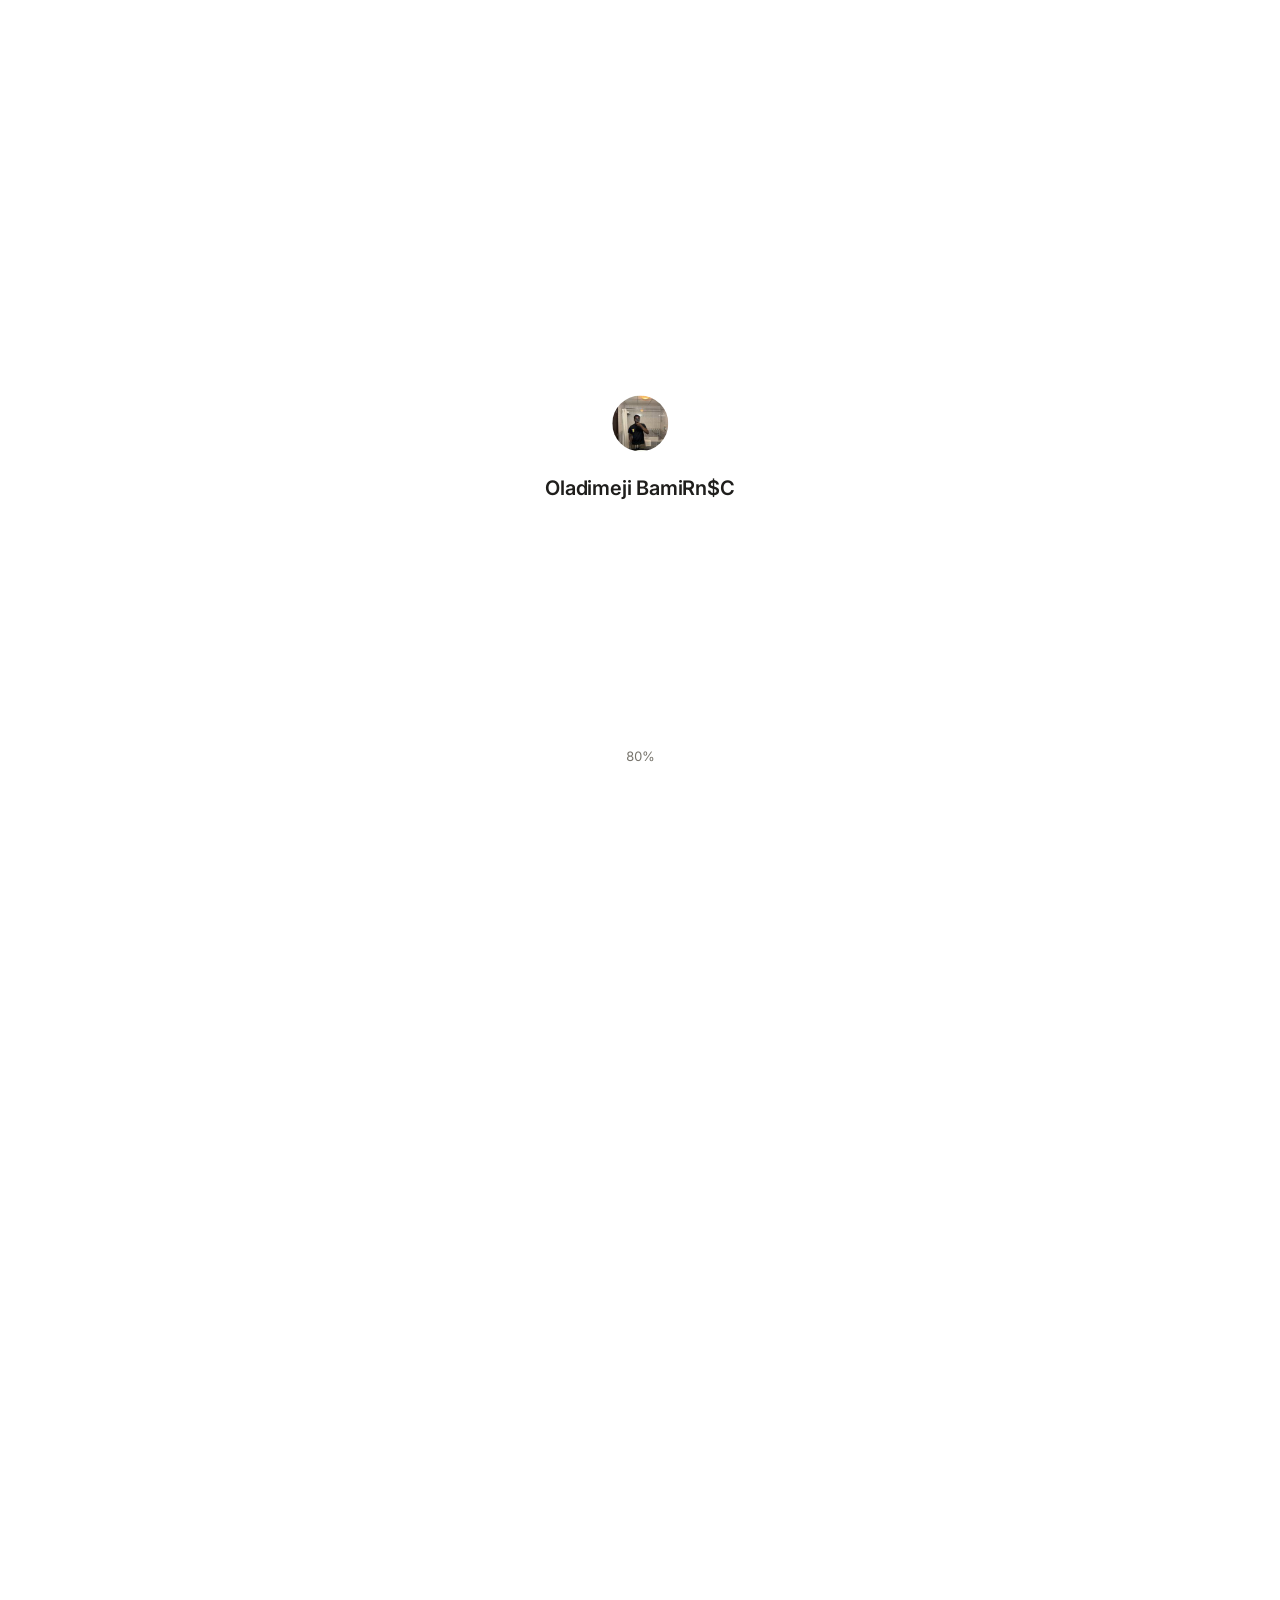
==== commit 0a6ab839: "Use small thumbnails for the splash avatar cycle instead of full photos Resource-timing data showed " ====
--- a/index.html
+++ b/index.html
@@ -29,7 +29,7 @@
 
 <div class="loader" id="loader">
   <div class="loader-id">
-    <img class="loader-avatar" id="loaderAvatar" src="assets/stories/1.jpg" alt="">
+    <img class="loader-avatar" id="loaderAvatar" src="assets/stories/thumbs/1.jpg" alt="">
     <p class="loader-name" id="loaderName" aria-hidden="true"></p>
   </div>
   <p class="loader-count" id="loaderCount">0%</p>
